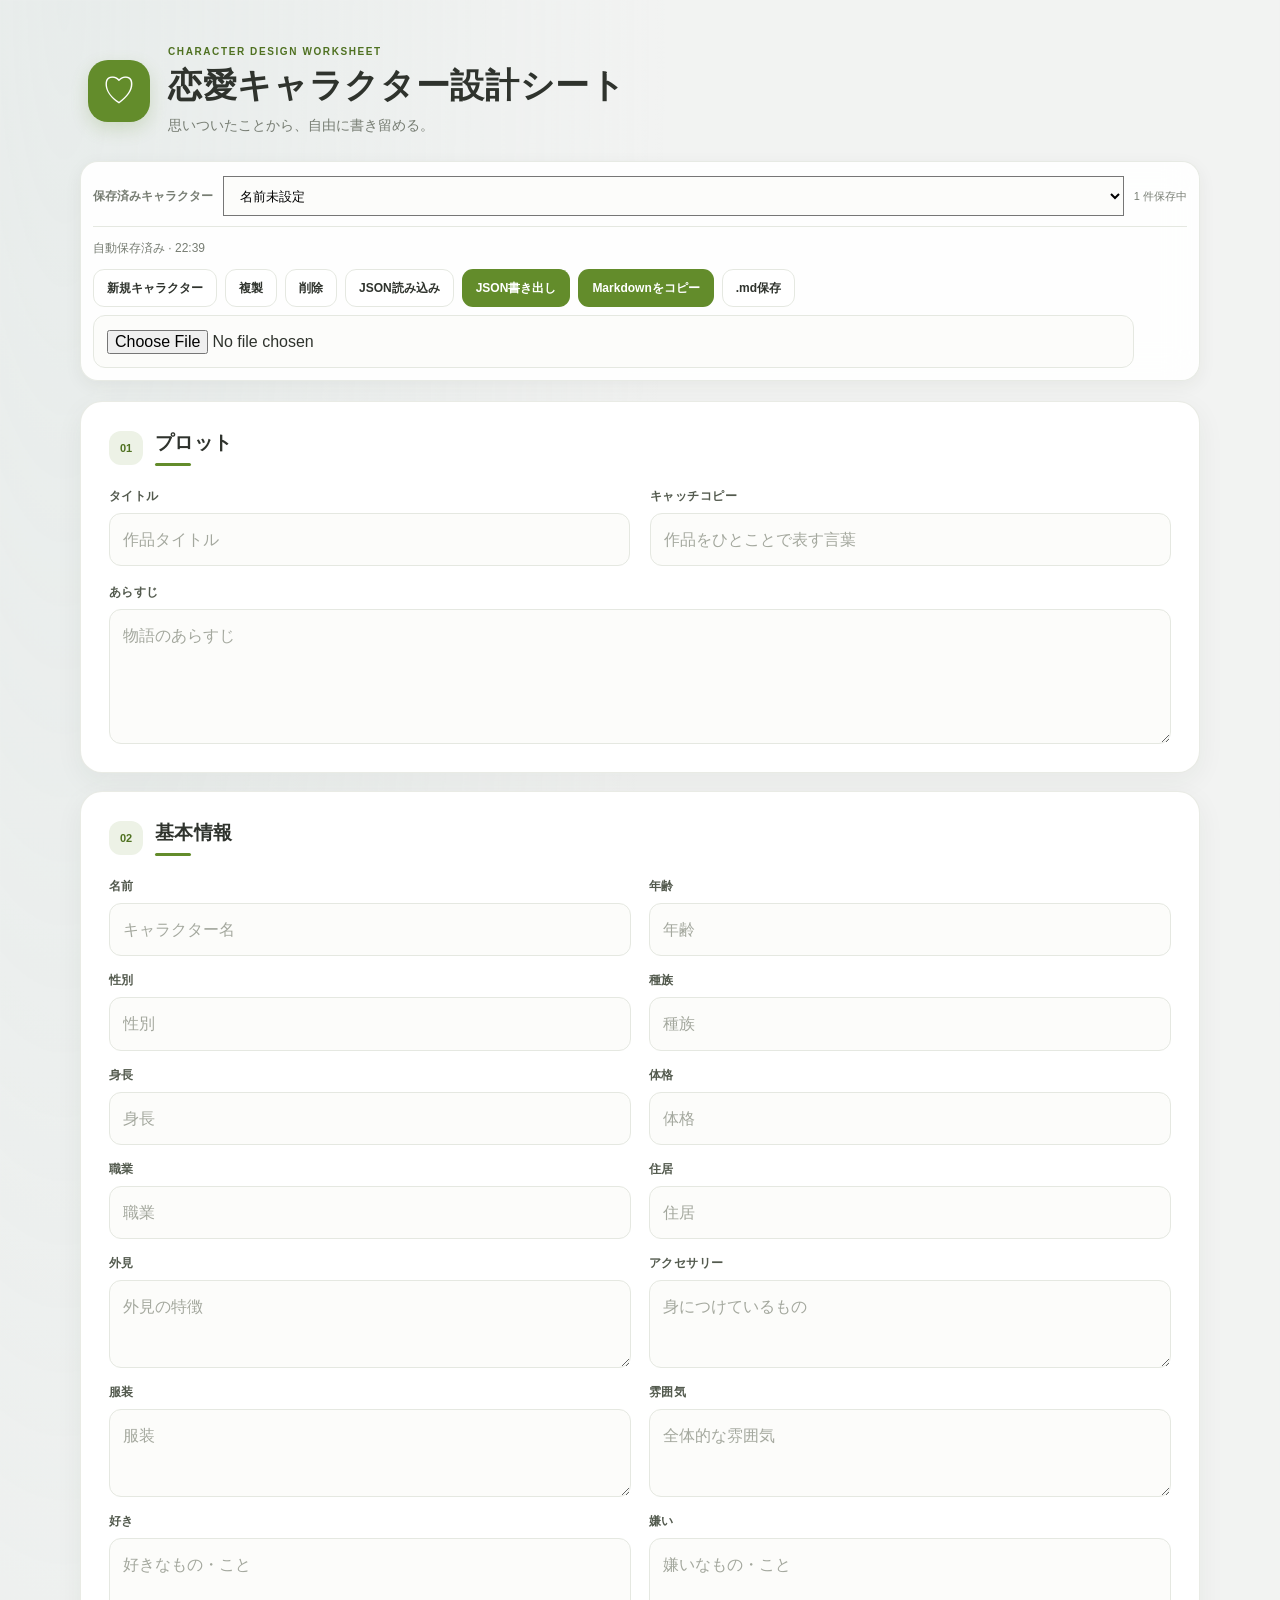
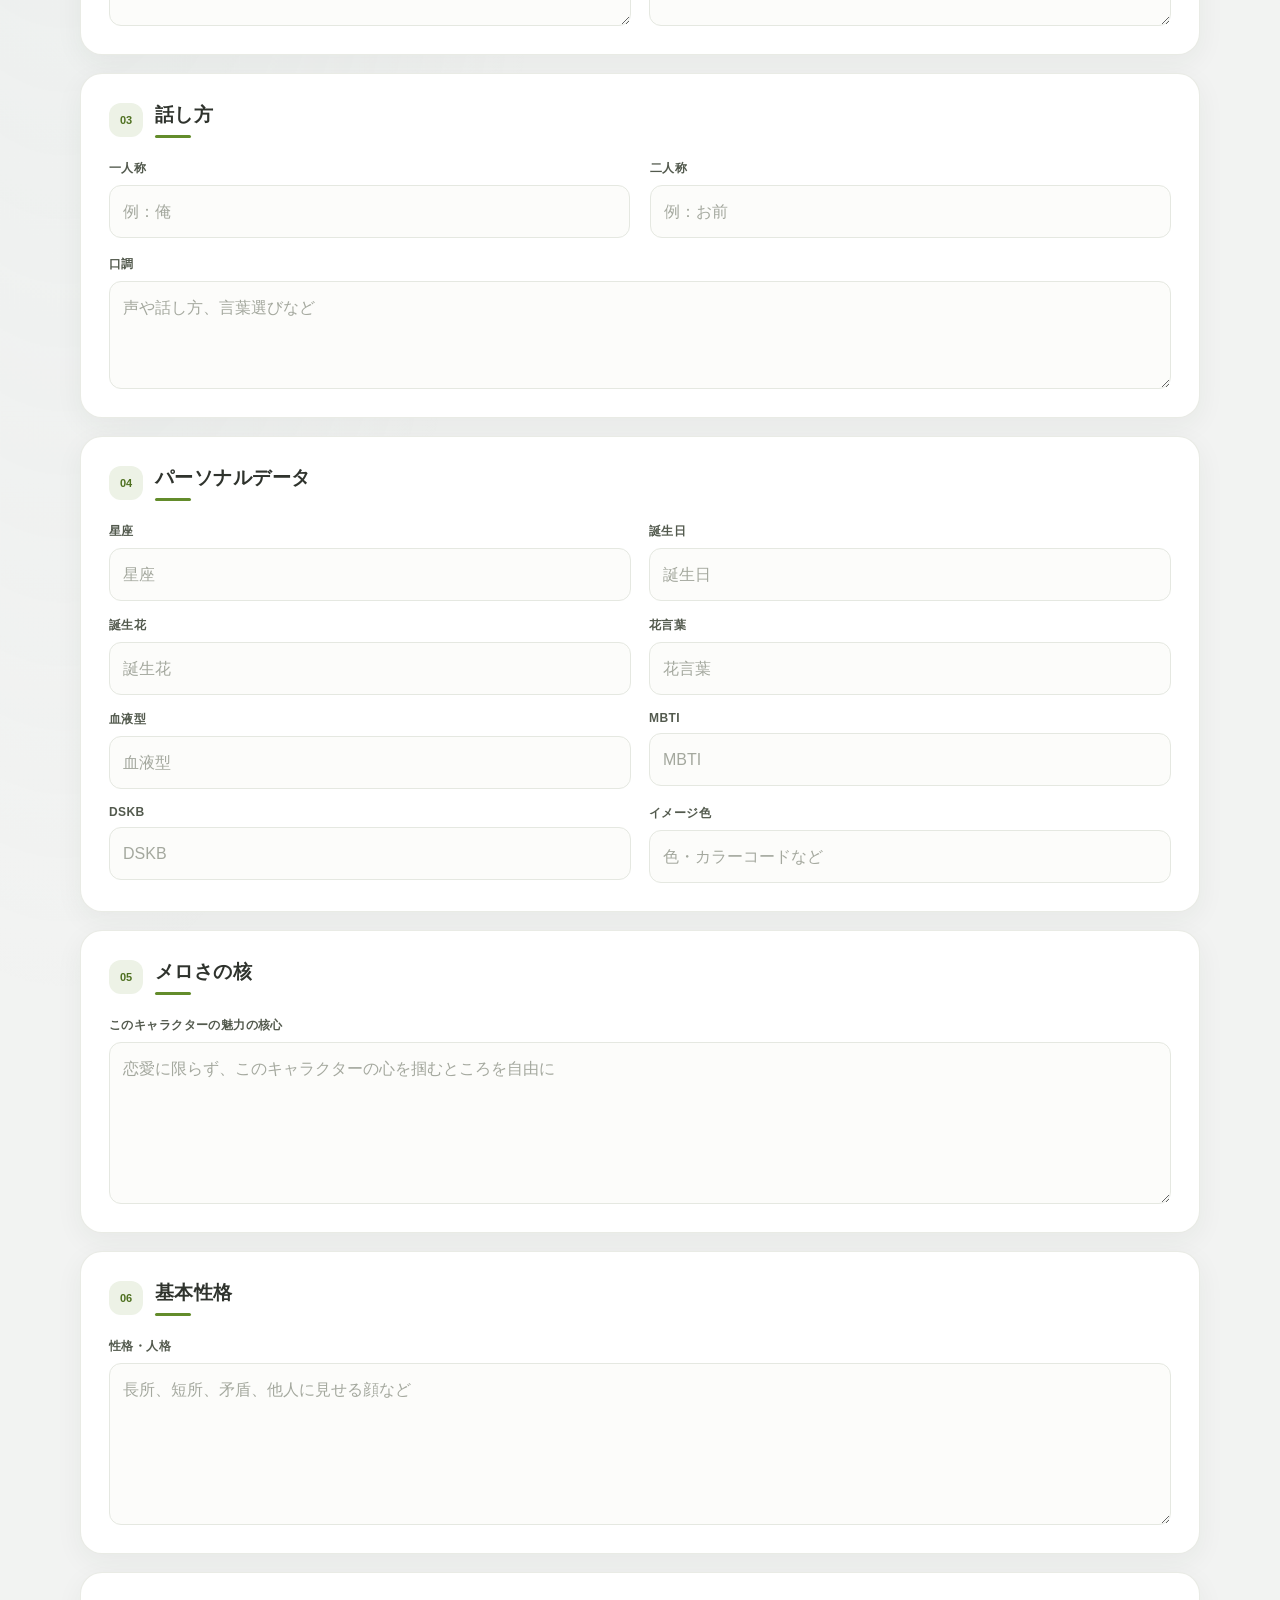
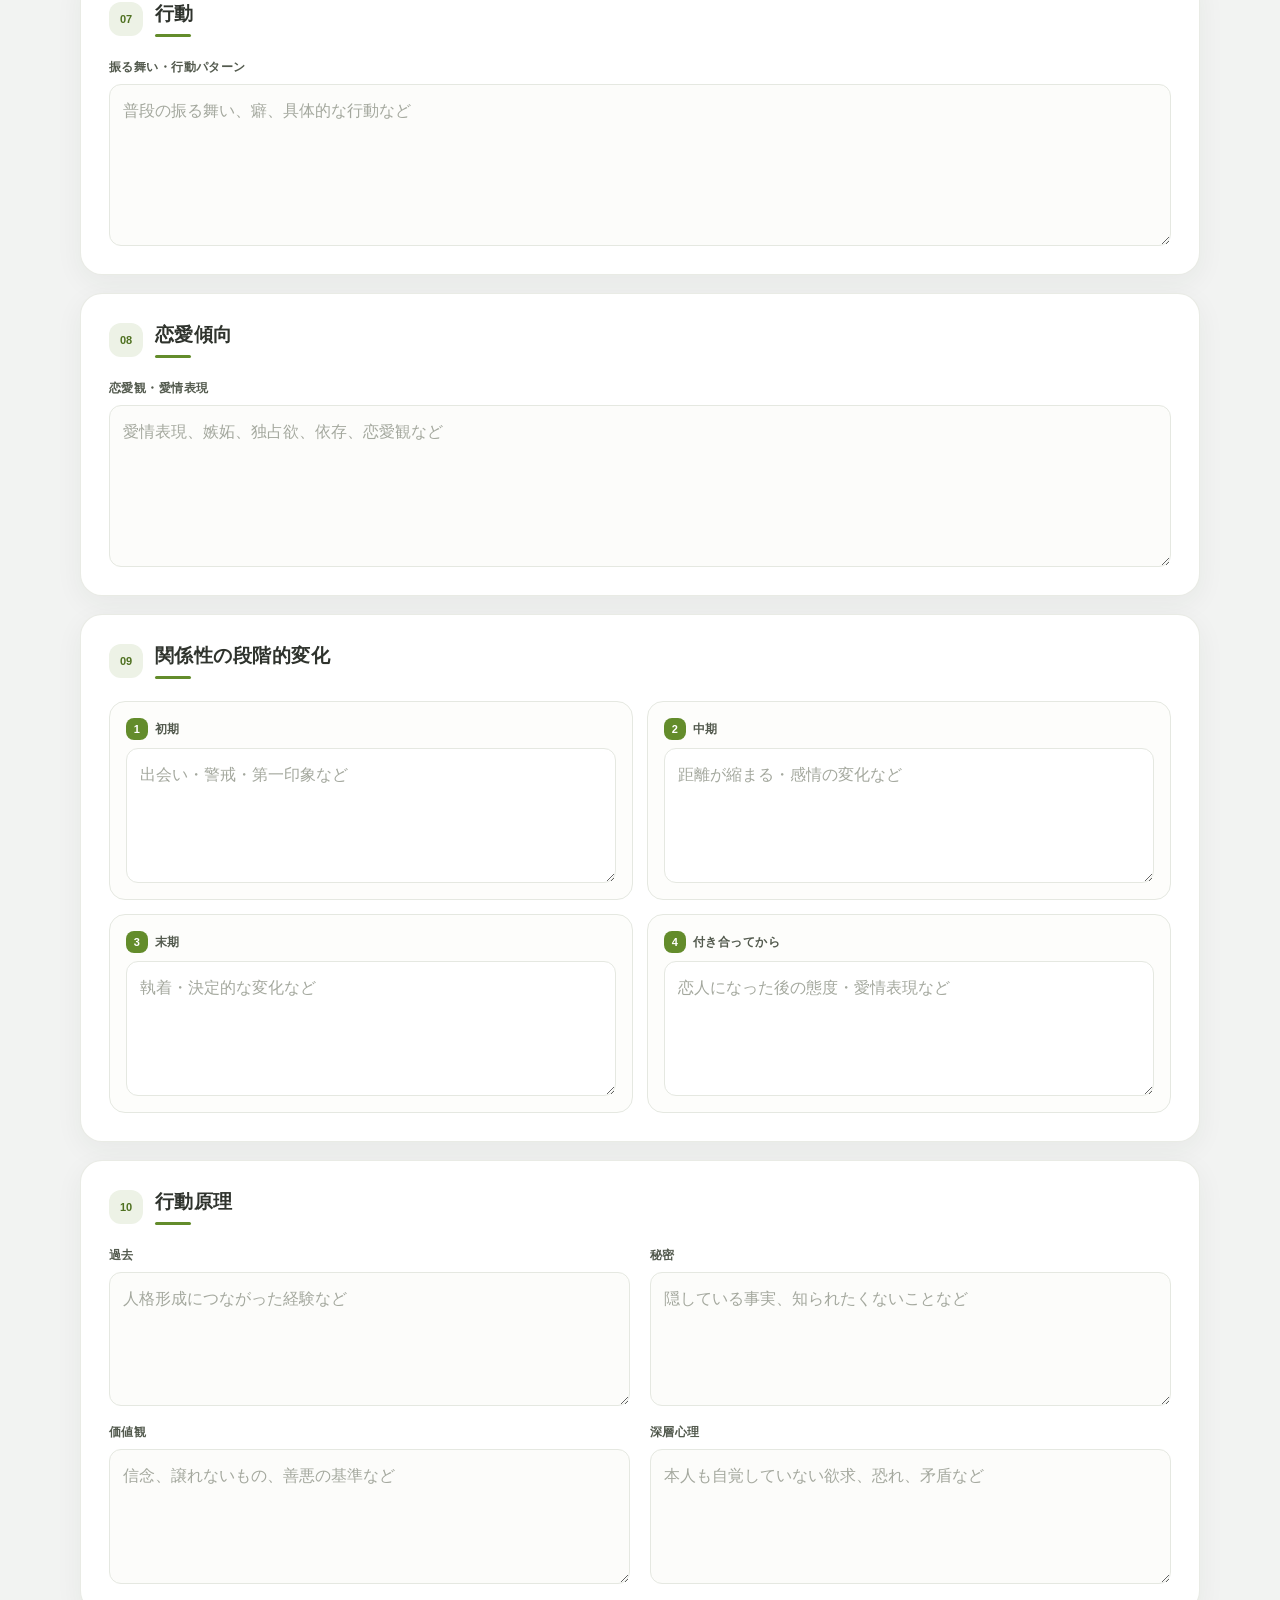
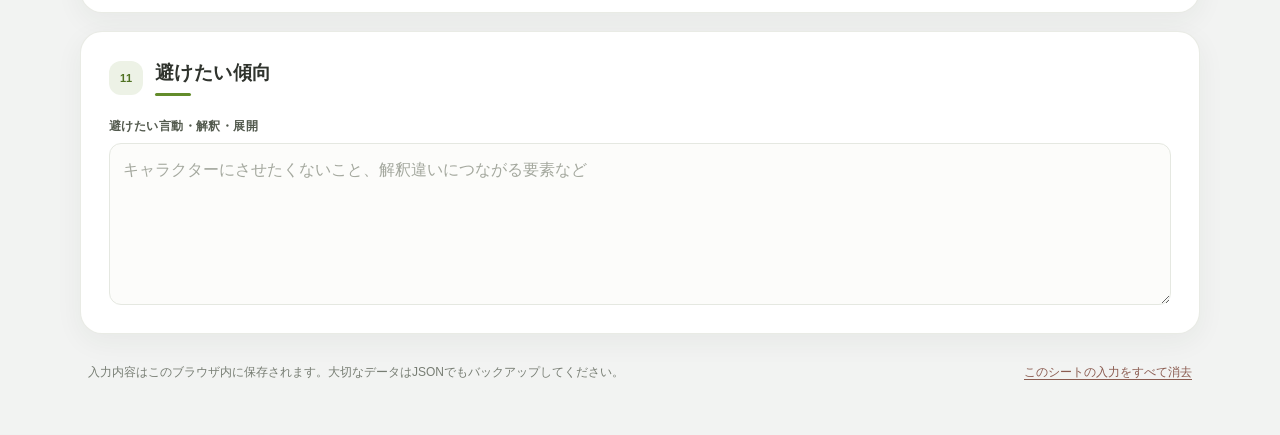
==== character_design/index.html @ b27ba4ae "Add files via upload" ====
<!doctype html>
<html lang="ja">
<head>
  <meta charset="utf-8">
  <meta name="viewport" content="width=device-width, initial-scale=1">
  <meta name="theme-color" content="#638c2b">
  <title>恋愛キャラクター設計シート</title>
  <link rel="stylesheet" href="../style.css">
  <link rel="icon" href="../assets/apple-touch-icon.png" sizes="any">
<link rel="icon" type="image/png" href="../assets/favicon.png">
<link rel="apple-touch-icon" href="../assets/apple-touch-icon.png">
</head>
<body>
  <div class="app-shell">
    <header class="app-header">
      <div class="brand-mark" aria-hidden="true">♡</div>
      <div class="header-copy">
        <p class="eyebrow">CHARACTER DESIGN WORKSHEET</p>
        <h1>恋愛キャラクター設計シート</h1>
        <p class="header-description">思いついたことから、自由に書き留める。</p>
      </div>
    </header>

    <button type="button" class="toolbar-toggle" id="toolbar-toggle"
      aria-label="キャラクター操作を開く" aria-expanded="false" aria-controls="sheet-toolbar">
      <span class="toolbar-toggle-icon" aria-hidden="true">↗</span>
    </button>

    <div class="toolbar toolbar-panel" id="sheet-toolbar" aria-label="シート操作" aria-hidden="true">
      <div class="character-manager" aria-label="キャラクター管理"><label class="character-select-label" for="character-select">保存済みキャラクター</label><select id="character-select" aria-label="編集するキャラクターを選択"></select><span id="character-count" class="character-count"></span></div>
      <div class="toolbar-status" id="save-status" aria-live="polite">このブラウザに自動保存します</div>
      <div class="toolbar-actions">
        <button type="button" class="button button-soft" id="new-sheet">新規キャラクター</button>
        <button type="button" class="button button-soft" id="duplicate-character">複製</button>
        <button type="button" class="button button-soft" id="delete-character">削除</button>
        <button type="button" class="button button-soft" id="import-json">JSON読み込み</button>
        <button type="button" class="button button-primary" id="export-json">JSON書き出し</button>
        <button type="button" class="button button-primary" id="copy-markdown">Markdownをコピー</button>
        <button type="button" class="button button-soft" id="export-markdown">.md保存</button>
        <input type="file" id="json-file" accept=".json,application/json" hidden>
      </div>
    </div>

    <main>
      <section class="panel plot-panel" aria-labelledby="plot-heading">
        <div class="section-heading">
          <span class="section-number">01</span>
          <h2 id="plot-heading">プロット</h2>
        </div>
        <div class="field-grid plot-grid">
          <label class="field">
            <span class="field-label">タイトル</span>
            <input type="text" data-field="title" placeholder="作品タイトル">
          </label>
          <label class="field">
            <span class="field-label">キャッチコピー</span>
            <input type="text" data-field="catchcopy" placeholder="作品をひとことで表す言葉">
          </label>
          <label class="field field-wide">
            <span class="field-label">あらすじ</span>
            <textarea data-field="synopsis" rows="4" placeholder="物語のあらすじ"></textarea>
          </label>
        </div>
      </section>

      <section class="panel" aria-labelledby="basic-heading">
        <div class="section-heading">
          <span class="section-number">02</span>
          <h2 id="basic-heading">基本情報</h2>
        </div>
        <div class="field-grid compact-grid">
          <label class="field"><span class="field-label">名前</span><input data-field="name" type="text" placeholder="キャラクター名"></label>
          <label class="field"><span class="field-label">年齢</span><input data-field="age" type="text" placeholder="年齢"></label>
          <label class="field"><span class="field-label">性別</span><input data-field="gender" type="text" placeholder="性別"></label>
          <label class="field"><span class="field-label">種族</span><input data-field="species" type="text" placeholder="種族"></label>
          <label class="field"><span class="field-label">身長</span><input data-field="height" type="text" placeholder="身長"></label>
          <label class="field"><span class="field-label">体格</span><input data-field="build" type="text" placeholder="体格"></label>
          <label class="field"><span class="field-label">職業</span><input data-field="occupation" type="text" placeholder="職業"></label>
          <label class="field"><span class="field-label">住居</span><input data-field="residence" type="text" placeholder="住居"></label>
          <label class="field"><span class="field-label">外見</span><textarea data-field="appearance" rows="2" placeholder="外見の特徴"></textarea></label>
          <label class="field"><span class="field-label">アクセサリー</span><textarea data-field="accessories" rows="2" placeholder="身につけているもの"></textarea></label>
          <label class="field"><span class="field-label">服装</span><textarea data-field="clothing" rows="2" placeholder="服装"></textarea></label>
          <label class="field"><span class="field-label">雰囲気</span><textarea data-field="vibe" rows="2" placeholder="全体的な雰囲気"></textarea></label>
          <label class="field"><span class="field-label">好き</span><textarea data-field="likes" rows="2" placeholder="好きなもの・こと"></textarea></label>
          <label class="field"><span class="field-label">嫌い</span><textarea data-field="dislikes" rows="2" placeholder="嫌いなもの・こと"></textarea></label>
        </div>
      </section>

      <section class="panel" aria-labelledby="speech-heading">
        <div class="section-heading">
          <span class="section-number">03</span>
          <h2 id="speech-heading">話し方</h2>
        </div>
        <div class="field-grid">
          <label class="field"><span class="field-label">一人称</span><input data-field="firstPerson" type="text" placeholder="例：俺"></label>
          <label class="field"><span class="field-label">二人称</span><input data-field="secondPerson" type="text" placeholder="例：お前"></label>
          <label class="field field-wide"><span class="field-label">口調</span><textarea data-field="speechStyle" rows="3" placeholder="声や話し方、言葉選びなど"></textarea></label>
        </div>
      </section>

      <section class="panel" aria-labelledby="personal-heading">
        <div class="section-heading">
          <span class="section-number">04</span>
          <h2 id="personal-heading">パーソナルデータ</h2>
        </div>
        <div class="field-grid compact-grid">
          <label class="field"><span class="field-label">星座</span><input data-field="zodiac" type="text" placeholder="星座"></label>
          <label class="field"><span class="field-label">誕生日</span><input data-field="birthday" type="text" placeholder="誕生日"></label>
          <label class="field"><span class="field-label">誕生花</span><input data-field="birthFlower" type="text" placeholder="誕生花"></label>
          <label class="field"><span class="field-label">花言葉</span><input data-field="flowerLanguage" type="text" placeholder="花言葉"></label>
          <label class="field"><span class="field-label">血液型</span><input data-field="bloodType" type="text" placeholder="血液型"></label>
          <label class="field"><span class="field-label">MBTI</span><input data-field="mbti" type="text" placeholder="MBTI"></label>
          <label class="field"><span class="field-label">DSKB</span><input data-field="dskb" type="text" placeholder="DSKB"></label>
          <label class="field"><span class="field-label">イメージ色</span><input data-field="imageColor" type="text" placeholder="色・カラーコードなど"></label>
        </div>
      </section>

      <section class="panel" aria-labelledby="core-heading">
        <div class="section-heading">
          <span class="section-number">05</span>
          <h2 id="core-heading">メロさの核</h2>
        </div>
        <label class="field"><span class="field-label">このキャラクターの魅力の核心</span><textarea data-field="meltyCore" rows="5" placeholder="恋愛に限らず、このキャラクターの心を掴むところを自由に"></textarea></label>
      </section>

      <section class="panel" aria-labelledby="personality-heading">
        <div class="section-heading">
          <span class="section-number">06</span>
          <h2 id="personality-heading">基本性格</h2>
        </div>
        <label class="field"><span class="field-label">性格・人格</span><textarea data-field="personality" rows="5" placeholder="長所、短所、矛盾、他人に見せる顔など"></textarea></label>
      </section>

      <section class="panel" aria-labelledby="action-heading">
        <div class="section-heading">
          <span class="section-number">07</span>
          <h2 id="action-heading">行動</h2>
        </div>
        <label class="field"><span class="field-label">振る舞い・行動パターン</span><textarea data-field="actions" rows="5" placeholder="普段の振る舞い、癖、具体的な行動など"></textarea></label>
      </section>

      <section class="panel" aria-labelledby="romance-heading">
        <div class="section-heading">
          <span class="section-number">08</span>
          <h2 id="romance-heading">恋愛傾向</h2>
        </div>
        <label class="field"><span class="field-label">恋愛観・愛情表現</span><textarea data-field="romance" rows="5" placeholder="愛情表現、嫉妬、独占欲、依存、恋愛観など"></textarea></label>
      </section>

      <section class="panel" aria-labelledby="stages-heading">
        <div class="section-heading">
          <span class="section-number">09</span>
          <h2 id="stages-heading">関係性の段階的変化</h2>
        </div>
        <div class="stage-grid">
          <label class="field stage-field"><span class="field-label"><span class="stage-dot">1</span>初期</span><textarea data-field="stageInitial" rows="4" placeholder="出会い・警戒・第一印象など"></textarea></label>
          <label class="field stage-field"><span class="field-label"><span class="stage-dot">2</span>中期</span><textarea data-field="stageMiddle" rows="4" placeholder="距離が縮まる・感情の変化など"></textarea></label>
          <label class="field stage-field"><span class="field-label"><span class="stage-dot">3</span>末期</span><textarea data-field="stageLate" rows="4" placeholder="執着・決定的な変化など"></textarea></label>
          <label class="field stage-field"><span class="field-label"><span class="stage-dot">4</span>付き合ってから</span><textarea data-field="stageDating" rows="4" placeholder="恋人になった後の態度・愛情表現など"></textarea></label>
        </div>
      </section>

      <section class="panel" aria-labelledby="principles-heading">
        <div class="section-heading">
          <span class="section-number">10</span>
          <h2 id="principles-heading">行動原理</h2>
        </div>
        <div class="field-grid">
          <label class="field"><span class="field-label">過去</span><textarea data-field="past" rows="4" placeholder="人格形成につながった経験など"></textarea></label>
          <label class="field"><span class="field-label">秘密</span><textarea data-field="secret" rows="4" placeholder="隠している事実、知られたくないことなど"></textarea></label>
          <label class="field"><span class="field-label">価値観</span><textarea data-field="values" rows="4" placeholder="信念、譲れないもの、善悪の基準など"></textarea></label>
          <label class="field"><span class="field-label">深層心理</span><textarea data-field="subconscious" rows="4" placeholder="本人も自覚していない欲求、恐れ、矛盾など"></textarea></label>
        </div>
      </section>

      <section class="panel" aria-labelledby="avoid-heading">
        <div class="section-heading">
          <span class="section-number">11</span>
          <h2 id="avoid-heading">避けたい傾向</h2>
        </div>
        <label class="field"><span class="field-label">避けたい言動・解釈・展開</span><textarea data-field="avoid" rows="5" placeholder="キャラクターにさせたくないこと、解釈違いにつながる要素など"></textarea></label>
      </section>
    </main>

    <footer class="app-footer">
      <p>入力内容はこのブラウザ内に保存されます。大切なデータはJSONでもバックアップしてください。</p>
      <button type="button" class="text-button" id="clear-sheet">このシートの入力をすべて消去</button>
    </footer>
    <div class="toast" id="toast" role="status" aria-live="polite"></div>
  </div>
  <script>
/* 恋愛キャラクター設計シート専用スクリプト：複数キャラクター保存版 */
(() => {
  "use strict";

  const STORAGE_KEY = "renaiCharacterDesignSheet.multi.v2";

  const toolbarToggle = document.getElementById("toolbar-toggle");
  const toolbarPanel = document.getElementById("sheet-toolbar");

  function setToolbarOpen(open) {
    toolbarPanel.classList.toggle("is-open", open);
    toolbarPanel.setAttribute("aria-hidden", String(!open));
    toolbarToggle.setAttribute("aria-expanded", String(open));
    toolbarToggle.setAttribute("aria-label", open ? "キャラクター操作を閉じる" : "キャラクター操作を開く");
    toolbarToggle.innerHTML = '<span class="toolbar-toggle-icon" aria-hidden="true">' + (open ? "×" : "↗") + '</span>';
  }

  toolbarToggle.addEventListener("click", () => {
    setToolbarOpen(!toolbarPanel.classList.contains("is-open"));
  });

  document.addEventListener("keydown", (event) => {
    if (event.key === "Escape") setToolbarOpen(false);
  });

  document.addEventListener("click", (event) => {
    if (!toolbarPanel.classList.contains("is-open")) return;
    if (toolbarPanel.contains(event.target) || toolbarToggle.contains(event.target)) return;
    setToolbarOpen(false);
  });

  const VERSION = 2;
  const formFields = Array.from(document.querySelectorAll("[data-field]"));
  const status = document.getElementById("save-status");
  const toast = document.getElementById("toast");
  const jsonFile = document.getElementById("json-file");
  const characterSelect = document.getElementById("character-select");
  const characterCount = document.getElementById("character-count");
  let saveTimer = null;
  let toastTimer = null;
  let activeId = null;
  let store = { activeId: null, characters: [] };
  let isSwitching = false;

  const groups = [
    { heading: "プロット", fields: [["title", "タイトル"], ["catchcopy", "キャッチコピー"], ["synopsis", "あらすじ"]] },
    { heading: "基本情報", fields: [
      ["name", "名前"], ["age", "年齢"], ["gender", "性別"], ["species", "種族"],
      ["height", "身長"], ["build", "体格"], ["occupation", "職業"], ["residence", "住居"],
      ["appearance", "外見"], ["accessories", "アクセサリー"], ["clothing", "服装"],
      ["vibe", "雰囲気"], ["likes", "好き"], ["dislikes", "嫌い"]
    ]},
    { heading: "話し方", fields: [["firstPerson", "一人称"], ["secondPerson", "二人称"], ["speechStyle", "口調"]] },
    { heading: "パーソナルデータ", fields: [
      ["zodiac", "星座"], ["birthday", "誕生日"], ["birthFlower", "誕生花"], ["flowerLanguage", "花言葉"],
      ["bloodType", "血液型"], ["mbti", "MBTI"], ["dskb", "DSKB"], ["imageColor", "イメージ色"]
    ]},
    { heading: "メロさの核", fields: [["meltyCore", "メロさの核"]] },
    { heading: "基本性格", fields: [["personality", "基本性格"]] },
    { heading: "行動", fields: [["actions", "行動"]] },
    { heading: "恋愛傾向", fields: [["romance", "恋愛傾向"]] },
    { heading: "関係性の段階的変化", fields: [
      ["stageInitial", "初期"], ["stageMiddle", "中期"], ["stageLate", "末期"], ["stageDating", "付き合ってから"]
    ]},
    { heading: "行動原理", fields: [["past", "過去"], ["secret", "秘密"], ["values", "価値観"], ["subconscious", "深層心理"]] },
    { heading: "避けたい傾向", fields: [["avoid", "避けたい傾向"]] }
  ];

  function uid() {
    return "char-" + Date.now().toString(36) + "-" + Math.random().toString(36).slice(2, 8);
  }

  function readForm() {
    const data = {};
    formFields.forEach((field) => { data[field.dataset.field] = field.value; });
    return data;
  }

  function writeForm(data) {
    isSwitching = true;
    formFields.forEach((field) => {
      const value = data && Object.prototype.hasOwnProperty.call(data, field.dataset.field)
        ? data[field.dataset.field] : "";
      field.value = typeof value === "string" ? value : (value == null ? "" : String(value));
    });
    isSwitching = false;
  }

  function currentCharacter() {
    return store.characters.find((character) => character.id === activeId) || null;
  }

  function characterTitle(character) {
    const data = character.data || {};
    return (data.name || data.title || "").trim() || "名前未設定";
  }

  function updateSelector() {
    const previous = activeId;
    characterSelect.innerHTML = "";
    store.characters.forEach((character) => {
      const option = document.createElement("option");
      option.value = character.id;
      option.textContent = characterTitle(character);
      characterSelect.appendChild(option);
    });
    if (activeId && store.characters.some((character) => character.id === activeId)) {
      characterSelect.value = activeId;
    } else if (store.characters.length) {
      activeId = store.characters[0].id;
      characterSelect.value = activeId;
    }
    characterCount.textContent = store.characters.length + (store.characters.length === 1 ? " 件保存中" : " 件保存中");
    return previous;
  }

  function setStatus(message) { status.textContent = message; }

  function showToast(message) {
    toast.textContent = message;
    toast.classList.add("is-visible");
    clearTimeout(toastTimer);
    toastTimer = setTimeout(() => toast.classList.remove("is-visible"), 2400);
  }

  function persistStore() {
    try {
      store.activeId = activeId;
      localStorage.setItem(STORAGE_KEY, JSON.stringify(store));
      setStatus("自動保存済み · " + new Date().toLocaleTimeString("ja-JP", { hour: "2-digit", minute: "2-digit" }));
      updateSelector();
    } catch (error) {
      setStatus("保存できません。JSONでバックアップしてください");
    }
  }

  function saveActiveNow() {
    const character = currentCharacter();
    if (!character) return;
    character.data = readForm();
    character.updatedAt = new Date().toISOString();
    persistStore();
  }

  function scheduleSave() {
    if (isSwitching) return;
    setStatus("保存中…");
    clearTimeout(saveTimer);
    saveTimer = setTimeout(saveActiveNow, 250);
  }

  function saveActiveBeforeSwitch() {
    clearTimeout(saveTimer);
    saveActiveNow();
  }

  function loadCharacter(id) {
    const character = store.characters.find((item) => item.id === id);
    if (!character) return;
    activeId = id;
    writeForm(character.data || {});
    store.activeId = id;
    updateSelector();
    persistStore();
    setStatus("「" + characterTitle(character) + "」を編集中");
  }

  function createCharacter(data = {}, title = "") {
    const character = {
      id: uid(),
      createdAt: new Date().toISOString(),
      updatedAt: new Date().toISOString(),
      data: { ...data }
    };
    if (title && !character.data.name && !character.data.title) {
      character.data.name = title;
    }
    store.characters.push(character);
    activeId = character.id;
    writeForm(character.data);
    persistStore();
    updateSelector();
    window.scrollTo({ top: 0, behavior: "smooth" });
    return character;
  }

  function downloadFile(filename, content, mimeType) {
    const blob = new Blob([content], { type: mimeType });
    const url = URL.createObjectURL(blob);
    const anchor = document.createElement("a");
    anchor.href = url;
    anchor.download = filename;
    document.body.appendChild(anchor);
    anchor.click();
    anchor.remove();
    URL.revokeObjectURL(url);
  }

  function safeFilename(value) {
    const cleaned = (value || "character-sheet").trim()
      .replace(/[\\/:*?"<>|]/g, "-").replace(/\s+/g, "-").slice(0, 70);
    return cleaned || "character-sheet";
  }

  function exportJSON() {
    saveActiveBeforeSwitch();
    const character = currentCharacter();
    const payload = {
      app: "恋愛キャラクター設計シート",
      version: VERSION,
      exportedAt: new Date().toISOString(),
      character: character ? { id: character.id, createdAt: character.createdAt, updatedAt: character.updatedAt } : null,
      data: readForm()
    };
    const data = readForm();
    downloadFile(safeFilename(data.name || data.title || "character-sheet") + ".json",
      JSON.stringify(payload, null, 2), "application/json;charset=utf-8");
    showToast("このキャラクターをJSONで書き出しました");
  }

  function buildMarkdown() {
    const data = readForm();
    const lines = [];
    groups.forEach((group) => {
      const populated = group.fields
        .map(([key, label]) => ({ label, value: data[key] || "" }))
        .filter((item) => item.value.trim() !== "");
      if (!populated.length) return;
      if (lines.length) lines.push("");
      lines.push("# " + group.heading);
      populated.forEach((item) => lines.push(item.label + "：" + item.value));
    });
    return lines.join("\n");
  }

  async function copyMarkdown() {
    const markdown = buildMarkdown();
    if (!markdown) { showToast("まだ入力内容がありません"); return; }
    try {
      await navigator.clipboard.writeText(markdown);
      showToast("Markdownをコピーしました");
    } catch (error) {
      const temporary = document.createElement("textarea");
      temporary.value = markdown;
      temporary.setAttribute("readonly", "");
      temporary.style.position = "fixed";
      temporary.style.opacity = "0";
      document.body.appendChild(temporary);
      temporary.select();
      const copied = document.execCommand("copy");
      temporary.remove();
      showToast(copied ? "Markdownをコピーしました" : "コピーできませんでした。.md保存をお試しください");
    }
  }

  function exportMarkdown() {
    const markdown = buildMarkdown();
    if (!markdown) { showToast("まだ入力内容がありません"); return; }
    const data = readForm();
    downloadFile(safeFilename(data.name || data.title || "character-sheet") + ".md",
      markdown, "text/markdown;charset=utf-8");
    showToast("Markdownファイルを書き出しました");
  }

  function importJSONFile(file) {
    if (!file) return;
    const reader = new FileReader();
    reader.onload = () => {
      try {
        const parsed = JSON.parse(String(reader.result));
        const data = parsed && parsed.data ? parsed.data : parsed;
        if (!data || typeof data !== "object" || Array.isArray(data)) throw new Error("Invalid JSON data");
        const label = (data.name || data.title || "").trim();
        const confirmed = window.confirm(
          "JSONの内容を新しいキャラクターとして追加します。\n現在のキャラクターはそのまま保存されます。よろしいですか？"
        );
        if (!confirmed) return;
        saveActiveBeforeSwitch();
        const character = createCharacter(data, label);
        showToast("JSONを新しいキャラクターとして読み込みました");
      } catch (error) {
        window.alert("JSONを読み込めませんでした。恋愛キャラクター設計シートのJSONファイルを選んでください。");
      } finally {
        jsonFile.value = "";
      }
    };
    reader.onerror = () => window.alert("ファイルを読み込めませんでした。");
    reader.readAsText(file, "utf-8");
  }

  characterSelect.addEventListener("change", () => {
    const nextId = characterSelect.value;
    if (nextId === activeId) return;
    saveActiveBeforeSwitch();
    loadCharacter(nextId);
    showToast("キャラクターを切り替えました");
  });

  document.getElementById("new-sheet").addEventListener("click", () => {
    saveActiveBeforeSwitch();
    createCharacter({});
    showToast("新しいキャラクターを作成しました");
  });

  document.getElementById("duplicate-character").addEventListener("click", () => {
    saveActiveBeforeSwitch();
    const source = currentCharacter();
    if (!source) return;
    const data = { ...source.data };
    const oldName = (data.name || "").trim();
    data.name = oldName ? oldName + "（コピー）" : "";
    createCharacter(data);
    showToast("キャラクターを複製しました");
  });

  document.getElementById("delete-character").addEventListener("click", () => {
    const character = currentCharacter();
    if (!character) return;
    const label = characterTitle(character);
    if (!window.confirm("「" + label + "」を削除しますか？\nこの操作は元に戻せません。必要なら先にJSONを書き出してください。")) return;
    clearTimeout(saveTimer);
    store.characters = store.characters.filter((item) => item.id !== activeId);
    if (store.characters.length) {
      activeId = store.characters[0].id;
      writeForm(store.characters[0].data || {});
    } else {
      const fresh = { id: uid(), createdAt: new Date().toISOString(), updatedAt: new Date().toISOString(), data: {} };
      store.characters.push(fresh);
      activeId = fresh.id;
      writeForm({});
    }
    persistStore();
    updateSelector();
    showToast("「" + label + "」を削除しました");
  });

  document.getElementById("export-json").addEventListener("click", exportJSON);
  document.getElementById("copy-markdown").addEventListener("click", copyMarkdown);
  document.getElementById("export-markdown").addEventListener("click", exportMarkdown);
  document.getElementById("import-json").addEventListener("click", () => jsonFile.click());
  jsonFile.addEventListener("change", () => importJSONFile(jsonFile.files && jsonFile.files[0]));

  document.getElementById("clear-sheet").addEventListener("click", () => {
    const character = currentCharacter();
    if (!character) return;
    if (!window.confirm("「" + characterTitle(character) + "」の入力をすべて消去します。この操作は元に戻せません。")) return;
    writeForm({});
    saveActiveNow();
    window.scrollTo({ top: 0, behavior: "smooth" });
    showToast("現在のキャラクターの入力を消去しました");
  });

  formFields.forEach((field) => {
    field.addEventListener("input", scheduleSave);
    // Update the selector label as soon as a name/title changes.
    if (field.dataset.field === "name" || field.dataset.field === "title") {
      field.addEventListener("input", () => {
        const character = currentCharacter();
        if (character) {
          character.data = readForm();
          updateSelector();
          characterSelect.value = activeId;
        }
      });
    }
  });

  function init() {
    try {
      const raw = localStorage.getItem(STORAGE_KEY);
      if (raw) {
        const parsed = JSON.parse(raw);
        if (parsed && Array.isArray(parsed.characters) && parsed.characters.length) {
          store = parsed;
        }
      }
    } catch (error) {
      store = { activeId: null, characters: [] };
    }

    // Migrate data from the previous single-sheet versions when available.
    if (!store.characters.length) {
      let migrated = null;
      for (const oldKey of ["renaiCharacterDesignSheet.v1"]) {
        try {
          const raw = localStorage.getItem(oldKey);
          if (raw) {
            const parsed = JSON.parse(raw);
            migrated = parsed.data || parsed;
            break;
          }
        } catch (error) { /* ignore invalid old data */ }
      }
      const first = { id: uid(), createdAt: new Date().toISOString(), updatedAt: new Date().toISOString(), data: migrated || {} };
      store = { activeId: first.id, characters: [first] };
    }

    activeId = store.activeId && store.characters.some((item) => item.id === store.activeId)
      ? store.activeId : store.characters[0].id;
    const active = currentCharacter();
    writeForm(active ? active.data : {});
    updateSelector();
    persistStore();
  }

  init();
})();

  </script>
</body>
</html>
---- style.css ----
/* 恋愛キャラクター設計シート / 共通スタイル */
:root {
  --color-primary: #638c2b;
  --color-primary-dark: #4f7121;
  --color-paper: #ffffff;
  --color-background: #f2f3f2;
  --color-ink: #2f332d;
  --color-muted: #777d73;
  --color-line: #e5e8e1;
  --color-soft: #ecebe3;
  --color-accent: #a58c65;
  --color-cool: #b1c8c5;
  --color-focus: rgba(99, 140, 43, 0.18);
  --radius-card: 22px;
  --radius-control: 12px;
  --shadow-card: 0 8px 28px rgba(43, 52, 36, 0.055);
  font-family: -apple-system, BlinkMacSystemFont, "Hiragino Kaku Gothic ProN", "Yu Gothic", Meiryo, sans-serif;
  color: var(--color-ink);
  background: var(--color-background);
}

* { box-sizing: border-box; }

body {
  margin: 0;
  min-width: 320px;
  background:
    radial-gradient(ellipse at 5% 0%, rgba(177, 200, 197, 0.16), transparent 38rem),
    var(--color-background);
}

button, input, textarea { font: inherit; }
button { cursor: pointer; }

.app-shell {
  width: min(1120px, calc(100% - 32px));
  margin: 0 auto;
  padding: 34px 0 48px;
}

.app-header {
  display: flex;
  align-items: center;
  gap: 18px;
  padding: 12px 8px 26px;
}

.brand-mark {
  display: grid;
  place-items: center;
  flex: 0 0 62px;
  height: 62px;
  border-radius: 20px;
  color: white;
  background: var(--color-primary);
  font-size: 34px;
  box-shadow: 0 7px 18px rgba(99, 140, 43, .2);
}

.eyebrow {
  margin: 0 0 6px;
  color: var(--color-primary-dark);
  font-size: 10px;
  font-weight: 800;
  letter-spacing: .16em;
}

h1, h2, p { overflow-wrap: anywhere; }
h1 { margin: 0; font-size: clamp(24px, 3.2vw, 34px); letter-spacing: .02em; }
.header-description { margin: 8px 0 0; color: var(--color-muted); font-size: 14px; }

.toolbar {
  position: sticky;
  top: 8px;
  z-index: 5;
  display: flex;
  align-items: center;
  justify-content: space-between;
  flex-wrap: wrap;
  gap: 12px;
  margin: 0 0 20px;
  padding: 12px;
  border: 1px solid rgba(229, 232, 225, .9);
  border-radius: 18px;
  background: rgba(255, 255, 255, .92);
  box-shadow: 0 5px 18px rgba(43, 52, 36, .06);
  backdrop-filter: blur(12px);
}

.toolbar-status { color: var(--color-muted); font-size: 12px; }
.toolbar-actions { display: flex; flex-wrap: wrap; gap: 8px; }
.button {
  min-height: 38px;
  padding: 9px 13px;
  border: 1px solid transparent;
  border-radius: 11px;
  font-size: 12px;
  font-weight: 700;
  transition: transform .15s ease, background .15s ease;
}
.button:hover { transform: translateY(-1px); }
.button-primary { color: #fff; background: var(--color-primary); }
.button-primary:hover { background: var(--color-primary-dark); }
.button-soft { color: var(--color-ink); border-color: var(--color-line); background: var(--color-paper); }
.button-soft:hover { background: #f7f8f4; }

main { display: grid; gap: 18px; }
.panel {
  min-width: 0;
  padding: clamp(18px, 3vw, 28px);
  border: 1px solid rgba(229, 232, 225, .85);
  border-radius: var(--radius-card);
  background: var(--color-paper);
  box-shadow: var(--shadow-card);
}

.section-heading {
  display: flex;
  align-items: center;
  gap: 12px;
  margin-bottom: 22px;
}
.section-number {
  display: grid;
  place-items: center;
  width: 34px;
  height: 34px;
  flex: 0 0 34px;
  border-radius: 12px;
  color: var(--color-primary-dark);
  background: #edf2e6;
  font-size: 11px;
  font-weight: 800;
}
.section-heading h2 { margin: 0; font-size: 19px; letter-spacing: .025em; }
.section-heading h2::after {
  content: "";
  display: block;
  width: 36px;
  height: 3px;
  margin-top: 7px;
  border-radius: 3px;
  background: var(--color-primary);
}

.field-grid {
  display: grid;
  grid-template-columns: repeat(2, minmax(0, 1fr));
  gap: 18px 20px;
}
.compact-grid { gap: 16px 18px; }
.plot-grid { grid-template-columns: repeat(2, minmax(0, 1fr)); }
.field { display: flex; flex-direction: column; gap: 8px; min-width: 0; }
.field-wide { grid-column: 1 / -1; }
.field-label { color: #535a4e; font-size: 12px; font-weight: 800; letter-spacing: .035em; }
input, textarea {
  display: block;
  width: 100%;
  min-width: 0;
  padding: 12px 13px;
  border: 1px solid var(--color-line);
  border-radius: var(--radius-control);
  outline: none;
  color: var(--color-ink);
  background: #fcfcfa;
  line-height: 1.7;
  transition: border-color .15s ease, box-shadow .15s ease, background .15s ease;
}
input { min-height: 44px; }
textarea { min-height: 88px; resize: vertical; }
input::placeholder, textarea::placeholder { color: #a4a89e; }
input:focus, textarea:focus {
  border-color: var(--color-primary);
  background: #fff;
  box-shadow: 0 0 0 3px var(--color-focus);
}
.stage-grid { display: grid; grid-template-columns: repeat(2, minmax(0, 1fr)); gap: 14px; }
.stage-field {
  padding: 16px;
  border: 1px solid var(--color-line);
  border-radius: 16px;
  background: #fdfdfb;
}
.stage-field textarea { background: white; }
.stage-dot {
  display: inline-grid;
  place-items: center;
  width: 22px;
  height: 22px;
  margin-right: 7px;
  border-radius: 8px;
  color: white;
  background: var(--color-primary);
  font-size: 11px;
}
.app-footer {
  display: flex;
  align-items: center;
  justify-content: space-between;
  flex-wrap: wrap;
  gap: 12px;
  padding: 24px 8px 0;
  color: var(--color-muted);
  font-size: 12px;
}
.app-footer p { margin: 0; max-width: 720px; line-height: 1.8; }
.text-button { padding: 6px 0; border: 0; color: #8b5c51; background: transparent; font-size: 12px; text-decoration: underline; text-underline-offset: 3px; }
.toast {
  position: fixed;
  left: 50%;
  bottom: 24px;
  z-index: 20;
  max-width: calc(100vw - 32px);
  padding: 12px 18px;
  border-radius: 14px;
  color: #fff;
  background: #343a30;
  box-shadow: 0 8px 30px rgba(0,0,0,.18);
  font-size: 13px;
  opacity: 0;
  pointer-events: none;
  transform: translate(-50%, 10px);
  transition: opacity .2s ease, transform .2s ease;
}
.toast.is-visible { opacity: 1; transform: translate(-50%, 0); }

@media (max-width: 720px) {
  .app-shell { width: min(100% - 20px, 560px); padding-top: 16px; }
  .app-header { align-items: flex-start; gap: 12px; padding: 8px 4px 20px; }
  .brand-mark { flex-basis: 48px; height: 48px; border-radius: 15px; font-size: 27px; }
  .header-description { font-size: 12px; line-height: 1.7; }
  .toolbar { position: static; padding: 10px; }
  .toolbar-status { width: 100%; }
  .toolbar-actions { display: grid; grid-template-columns: repeat(2, minmax(0, 1fr)); width: 100%; }
  .button { min-height: 42px; padding: 9px 8px; }
  .panel { padding: 18px 15px; border-radius: 18px; }
  .section-heading { margin-bottom: 18px; }
  .field-grid, .plot-grid, .stage-grid { grid-template-columns: minmax(0, 1fr); }
  .field-wide { grid-column: auto; }
  .compact-grid { grid-template-columns: repeat(2, minmax(0, 1fr)); gap: 14px 12px; }
  .compact-grid .field textarea { min-height: 78px; }
  .app-footer { align-items: flex-start; flex-direction: column; padding-inline: 4px; }
}
@media (max-width: 380px) {
  .compact-grid { grid-template-columns: minmax(0, 1fr); }
  h1 { font-size: 22px; }
}


/* キャラクターごとの保存・切り替え */
.character-manager {
  display: flex;
  align-items: center;
  flex-wrap: wrap;
  gap: 8px 10px;
  width: 100%;
  padding: 2px 0 10px;
  border-bottom: 1px solid var(--color-line);
}
.character-select-label {
  color: var(--color-muted);
  font-size: 12px;
  font-weight: 800;
}
#character-select {
  flex: 1 1 220px;
  width: auto;
  min-width: 0;
  min-height: 40px;
  padding: 8px 12px;
  background: #fcfcfa;
}
.character-count {
  color: var(--color-muted);
  font-size: 11px;
  white-space: nowrap;
}
@media (max-width: 720px) {
  .character-manager { align-items: stretch; }
  .character-select-label { width: 100%; }
  #character-select { flex-basis: 100%; }
  .character-count { width: 100%; }
}


/* 省スペースのフローティング操作パネル */
.toolbar-panel {
  display: none;
  position: fixed;
  top: auto;
  right: 18px;
  bottom: calc(88px + env(safe-area-inset-bottom, 0px));
  z-index: 30;
  width: min(460px, calc(100vw - 28px));
  max-height: min(76vh, 720px);
  overflow-y: auto;
  overscroll-behavior: contain;
  flex-direction: column;
  align-items: stretch;
  justify-content: flex-start;
  gap: 12px;
  margin: 0;
  padding: 16px;
  border: 1px solid rgba(229, 232, 225, .95);
  border-radius: 22px;
  background: rgba(255, 255, 255, .97);
  box-shadow: 0 14px 48px rgba(35, 44, 29, .2);
  backdrop-filter: blur(16px);
}
.toolbar-panel.is-open { display: flex; }
.toolbar-panel .character-manager { flex: 0 0 auto; }
.toolbar-panel .toolbar-status { line-height: 1.5; }
.toolbar-panel .toolbar-actions { width: 100%; }
.toolbar-toggle {
  position: fixed;
  right: 20px;
  bottom: calc(20px + env(safe-area-inset-bottom, 0px));
  z-index: 31;
  display: grid;
  place-items: center;
  width: 58px;
  height: 58px;
  padding: 0;
  border: 2px solid rgba(255,255,255,.9);
  border-radius: 50%;
  color: #fff;
  background: var(--color-primary);
  box-shadow: 0 7px 24px rgba(43, 52, 36, .24);
  transition: transform .16s ease, background .16s ease;
}
.toolbar-toggle:hover { transform: translateY(-2px); background: var(--color-primary-dark); }
.toolbar-toggle:focus-visible { outline: 3px solid var(--color-accent); outline-offset: 3px; }
.toolbar-toggle-icon {
  display: block;
  font-family: -apple-system, BlinkMacSystemFont, sans-serif;
  font-size: 30px;
  font-weight: 500;
  line-height: 1;
}
@media (max-width: 720px) {
  .toolbar-panel {
    right: 10px;
    bottom: calc(80px + env(safe-area-inset-bottom, 0px));
    width: calc(100vw - 20px);
    max-height: min(72vh, 680px);
    padding: 14px;
    border-radius: 20px;
  }
  .toolbar-panel .toolbar-actions {
    display: grid;
    grid-template-columns: repeat(2, minmax(0, 1fr));
  }
  .toolbar-toggle {
    right: 16px;
    bottom: calc(16px + env(safe-area-inset-bottom, 0px));
    width: 54px;
    height: 54px;
  }
}


/* デスクトップでは従来どおり操作エリアを常時表示 */
@media (min-width: 721px) {
  .toolbar-toggle { display: none; }
  .toolbar-panel {
    display: flex;
    position: sticky;
    top: 8px;
    right: auto;
    bottom: auto;
    width: auto;
    max-height: none;
    overflow: visible;
    flex-direction: row;
    align-items: center;
    justify-content: space-between;
    flex-wrap: wrap;
    gap: 12px;
    margin: 0 0 20px;
    padding: 12px;
    border: 1px solid rgba(229, 232, 225, .9);
    border-radius: 18px;
    background: rgba(255, 255, 255, .92);
    box-shadow: 0 5px 18px rgba(43, 52, 36, .06);
  }
  .toolbar-panel .character-manager {
    flex: 0 0 100%;
    width: 100%;
    padding-bottom: 10px;
  }
  .toolbar-panel .toolbar-status { flex: 1 1 auto; }
  .toolbar-panel .toolbar-actions { width: auto; }
}
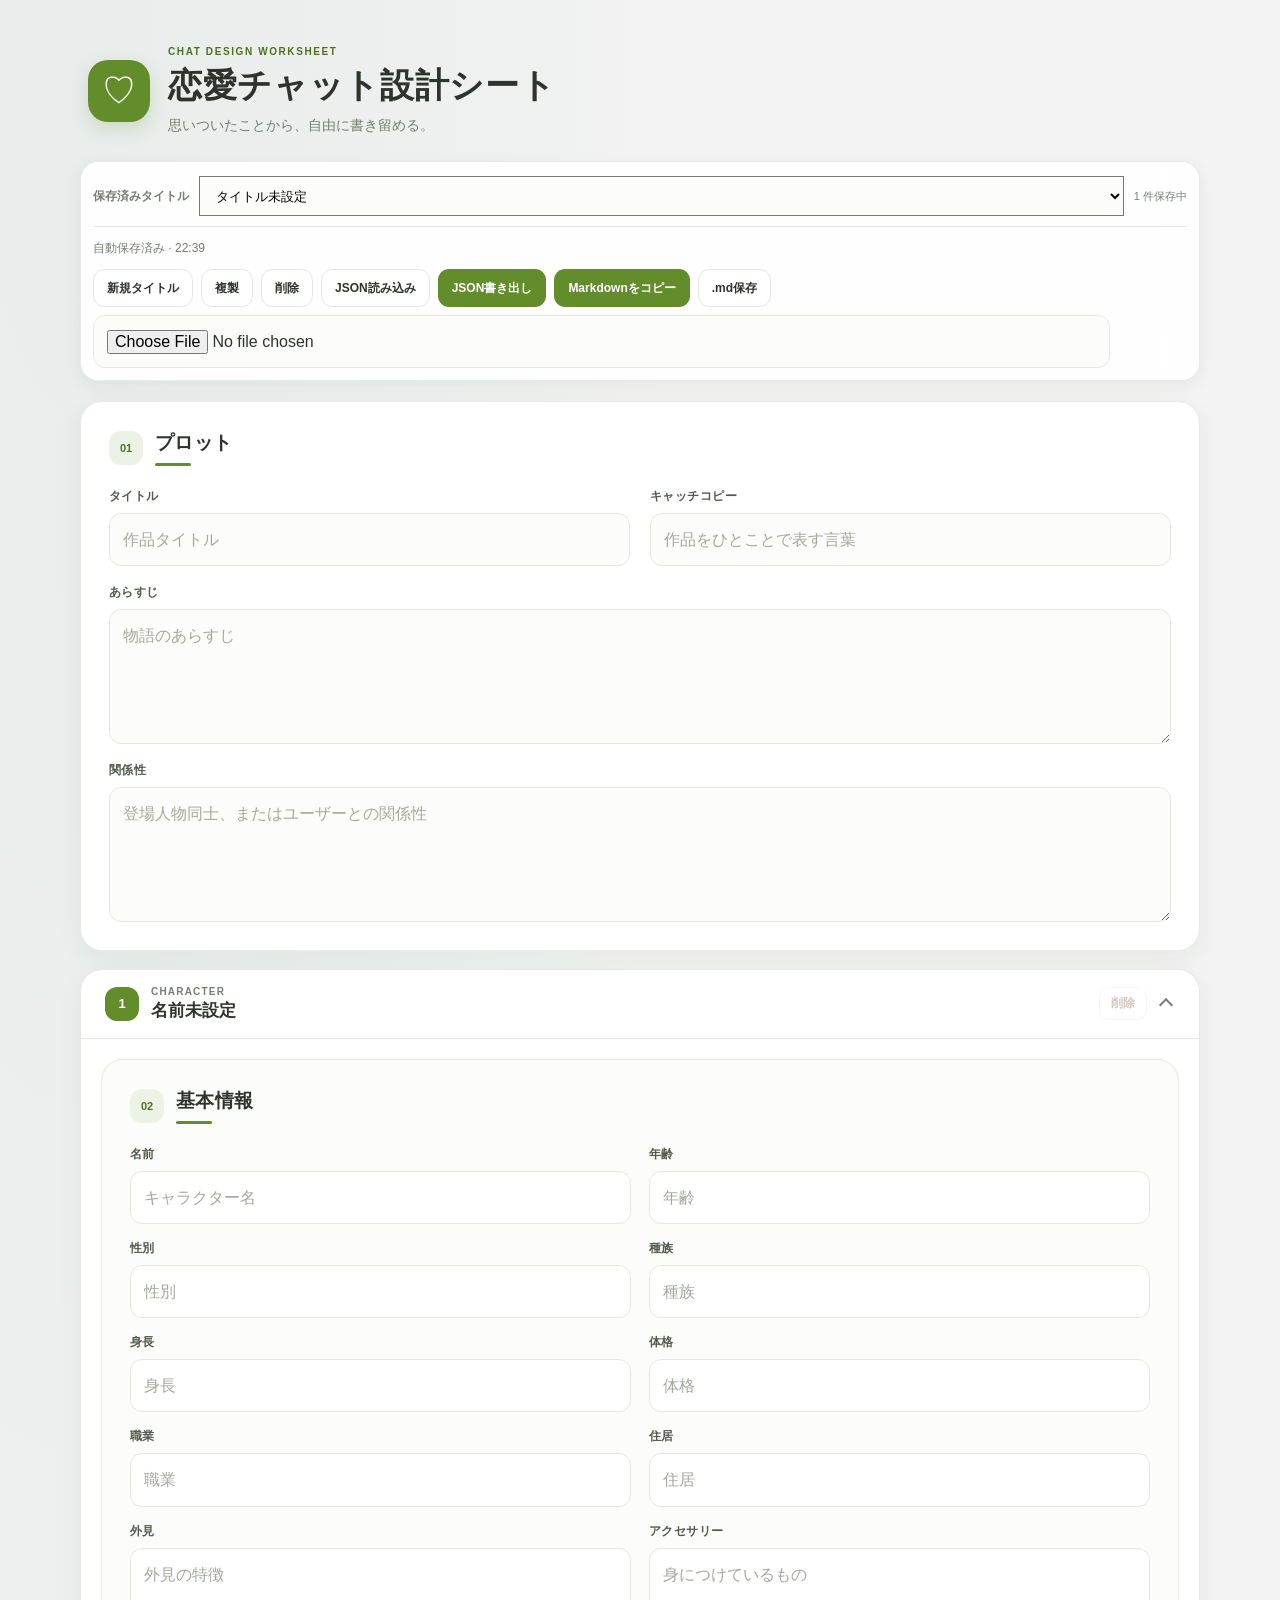
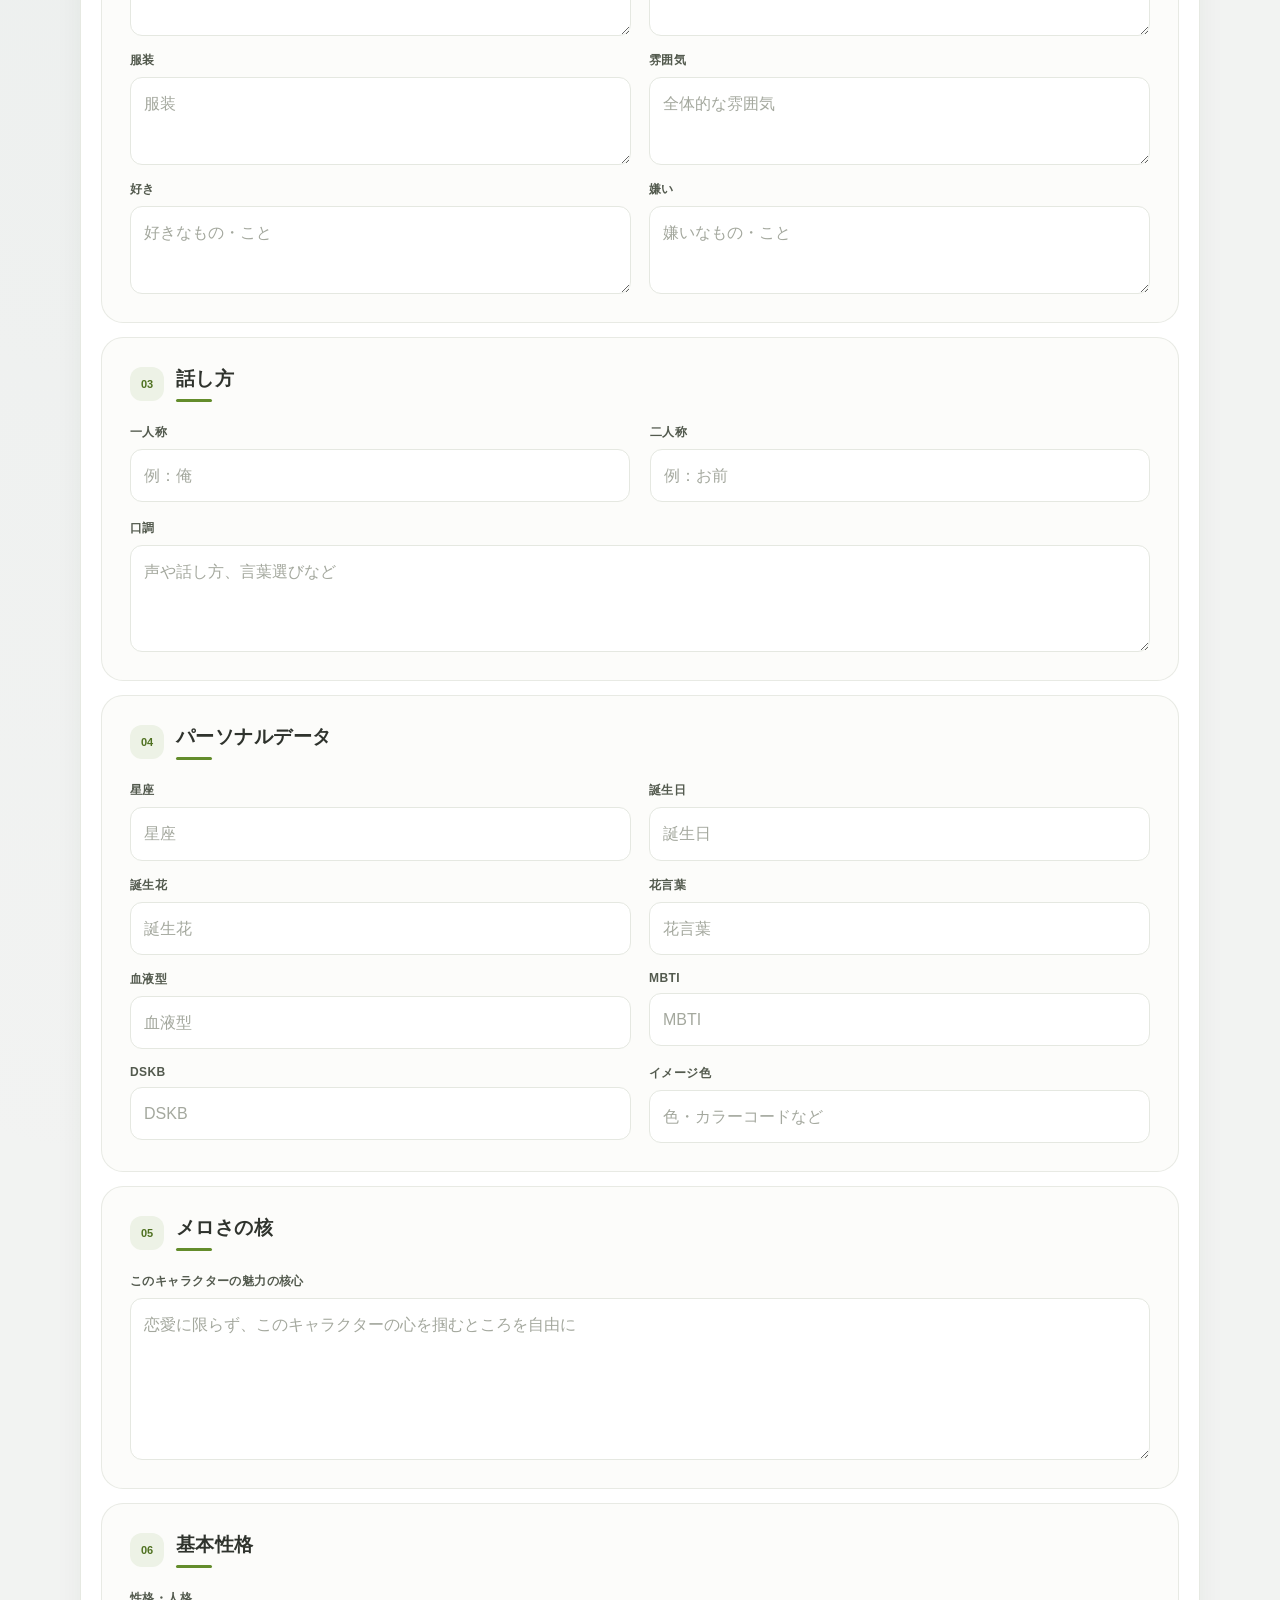
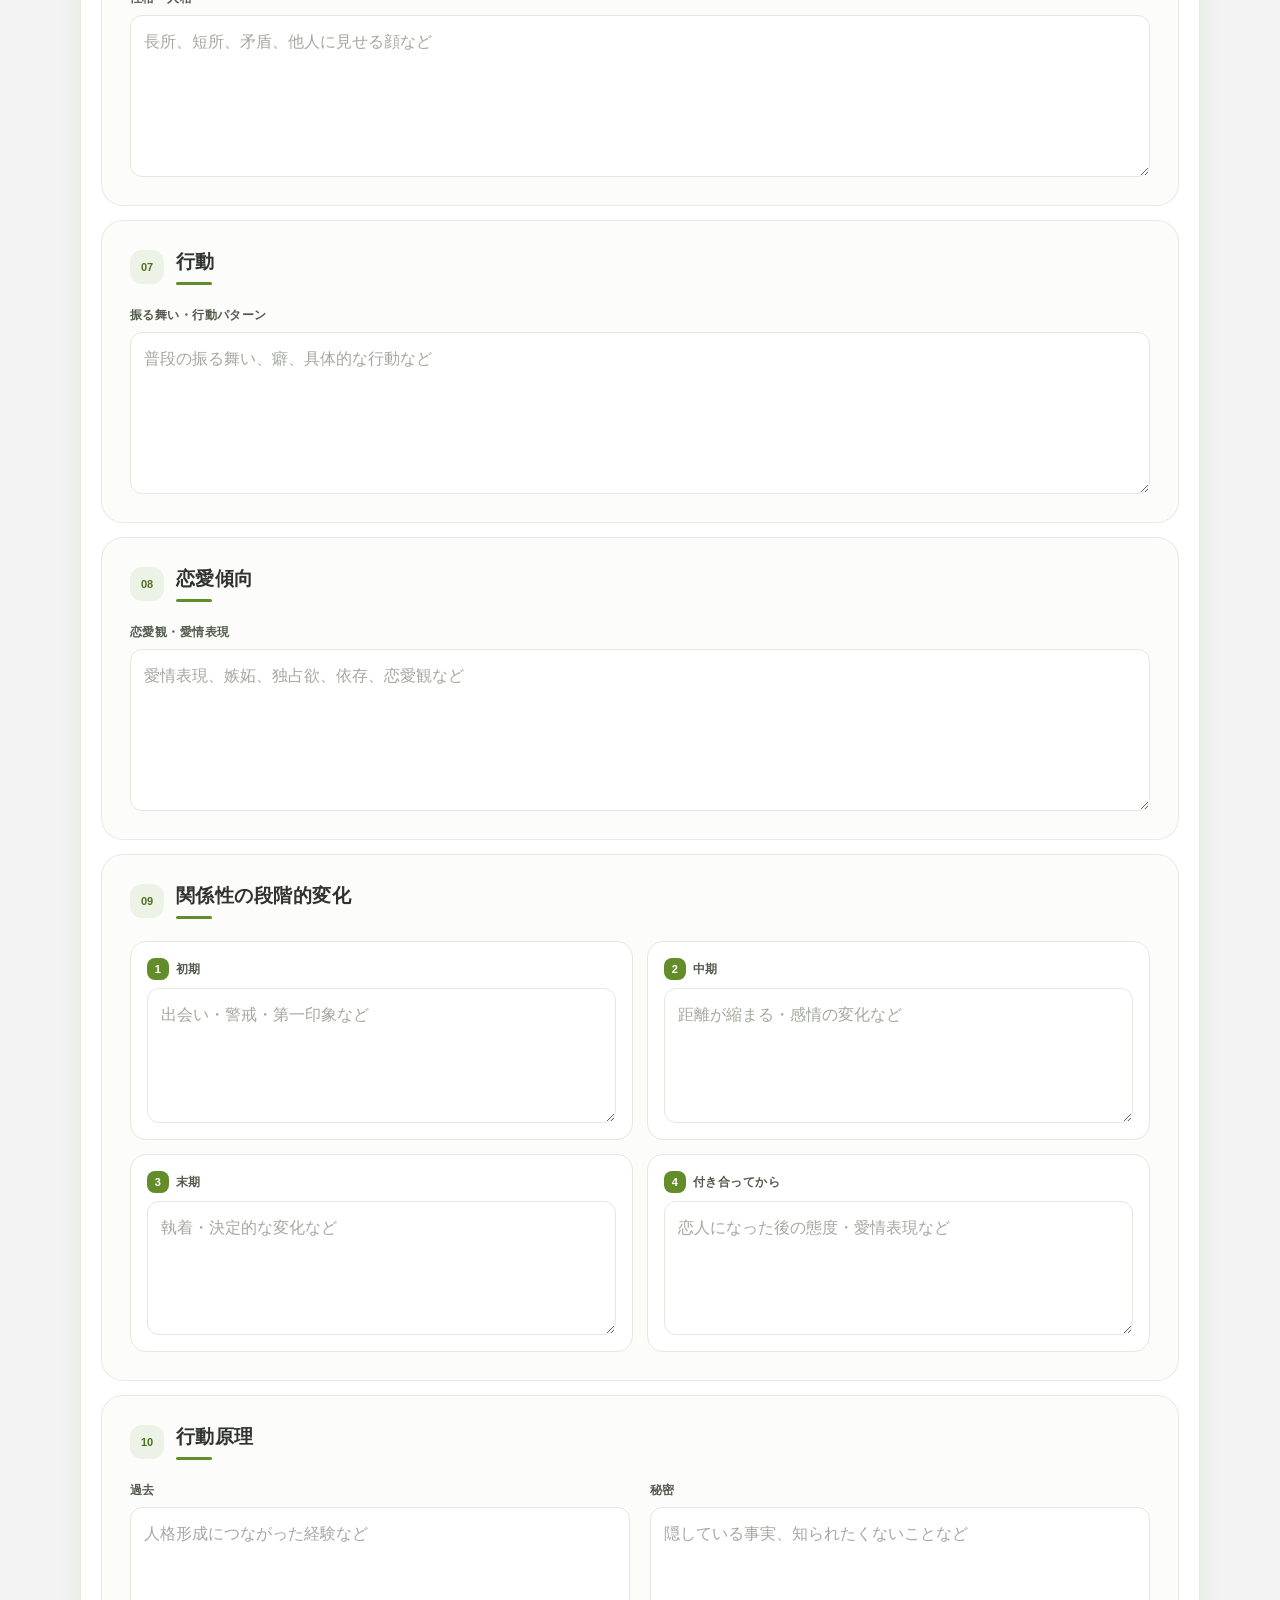
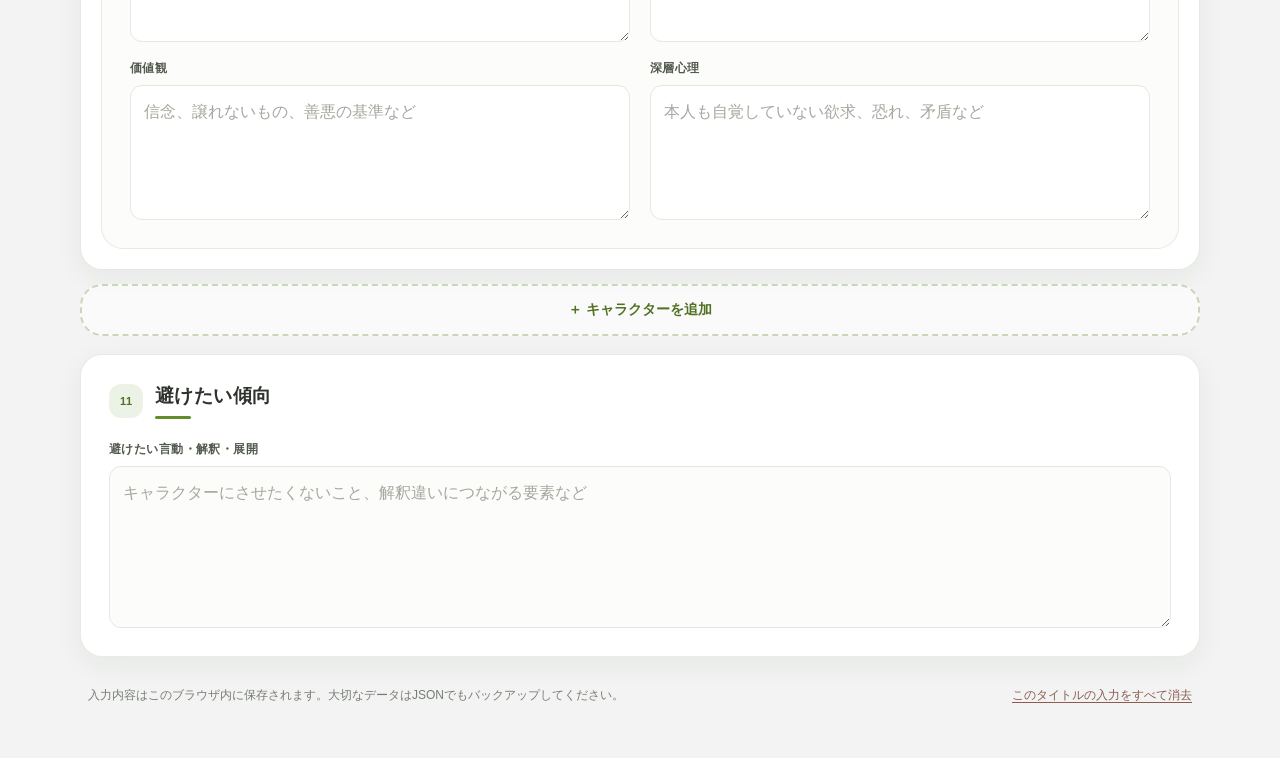
==== commit f7378efd: "Add files via upload" ====
--- a/character_design/index.html
+++ b/character_design/index.html
@@ -4,7 +4,7 @@
   <meta charset="utf-8">
   <meta name="viewport" content="width=device-width, initial-scale=1">
   <meta name="theme-color" content="#638c2b">
-  <title>恋愛キャラクター設計シート</title>
+  <title>恋愛チャット設計シート</title>
   <link rel="stylesheet" href="../style.css">
   <link rel="icon" href="../assets/apple-touch-icon.png" sizes="any">
 <link rel="icon" type="image/png" href="../assets/favicon.png">
@@ -15,22 +15,22 @@
     <header class="app-header">
       <div class="brand-mark" aria-hidden="true">♡</div>
       <div class="header-copy">
-        <p class="eyebrow">CHARACTER DESIGN WORKSHEET</p>
-        <h1>恋愛キャラクター設計シート</h1>
+        <p class="eyebrow">CHAT DESIGN WORKSHEET</p>
+        <h1>恋愛チャット設計シート</h1>
         <p class="header-description">思いついたことから、自由に書き留める。</p>
       </div>
     </header>
 
     <button type="button" class="toolbar-toggle" id="toolbar-toggle"
-      aria-label="キャラクター操作を開く" aria-expanded="false" aria-controls="sheet-toolbar">
+      aria-label="タイトル操作を開く" aria-expanded="false" aria-controls="sheet-toolbar">
       <span class="toolbar-toggle-icon" aria-hidden="true">↗</span>
     </button>
 
     <div class="toolbar toolbar-panel" id="sheet-toolbar" aria-label="シート操作" aria-hidden="true">
-      <div class="character-manager" aria-label="キャラクター管理"><label class="character-select-label" for="character-select">保存済みキャラクター</label><select id="character-select" aria-label="編集するキャラクターを選択"></select><span id="character-count" class="character-count"></span></div>
+      <div class="character-manager" aria-label="タイトル管理"><label class="character-select-label" for="character-select">保存済みタイトル</label><select id="character-select" aria-label="編集するタイトルを選択"></select><span id="character-count" class="character-count"></span></div>
       <div class="toolbar-status" id="save-status" aria-live="polite">このブラウザに自動保存します</div>
       <div class="toolbar-actions">
-        <button type="button" class="button button-soft" id="new-sheet">新規キャラクター</button>
+        <button type="button" class="button button-soft" id="new-sheet">新規タイトル</button>
         <button type="button" class="button button-soft" id="duplicate-character">複製</button>
         <button type="button" class="button button-soft" id="delete-character">削除</button>
         <button type="button" class="button button-soft" id="import-json">JSON読み込み</button>
@@ -42,6 +42,7 @@
     </div>
 
     <main>
+      <!-- 01 プロット（タイトル全体で共通） -->
       <section class="panel plot-panel" aria-labelledby="plot-heading">
         <div class="section-heading">
           <span class="section-number">01</span>
@@ -60,117 +61,17 @@
             <span class="field-label">あらすじ</span>
             <textarea data-field="synopsis" rows="4" placeholder="物語のあらすじ"></textarea>
           </label>
+          <label class="field field-wide">
+            <span class="field-label">関係性</span>
+            <textarea data-field="relationship" rows="4" placeholder="登場人物同士、またはユーザーとの関係性"></textarea>
+          </label>
         </div>
       </section>
 
-      <section class="panel" aria-labelledby="basic-heading">
-        <div class="section-heading">
-          <span class="section-number">02</span>
-          <h2 id="basic-heading">基本情報</h2>
-        </div>
-        <div class="field-grid compact-grid">
-          <label class="field"><span class="field-label">名前</span><input data-field="name" type="text" placeholder="キャラクター名"></label>
-          <label class="field"><span class="field-label">年齢</span><input data-field="age" type="text" placeholder="年齢"></label>
-          <label class="field"><span class="field-label">性別</span><input data-field="gender" type="text" placeholder="性別"></label>
-          <label class="field"><span class="field-label">種族</span><input data-field="species" type="text" placeholder="種族"></label>
-          <label class="field"><span class="field-label">身長</span><input data-field="height" type="text" placeholder="身長"></label>
-          <label class="field"><span class="field-label">体格</span><input data-field="build" type="text" placeholder="体格"></label>
-          <label class="field"><span class="field-label">職業</span><input data-field="occupation" type="text" placeholder="職業"></label>
-          <label class="field"><span class="field-label">住居</span><input data-field="residence" type="text" placeholder="住居"></label>
-          <label class="field"><span class="field-label">外見</span><textarea data-field="appearance" rows="2" placeholder="外見の特徴"></textarea></label>
-          <label class="field"><span class="field-label">アクセサリー</span><textarea data-field="accessories" rows="2" placeholder="身につけているもの"></textarea></label>
-          <label class="field"><span class="field-label">服装</span><textarea data-field="clothing" rows="2" placeholder="服装"></textarea></label>
-          <label class="field"><span class="field-label">雰囲気</span><textarea data-field="vibe" rows="2" placeholder="全体的な雰囲気"></textarea></label>
-          <label class="field"><span class="field-label">好き</span><textarea data-field="likes" rows="2" placeholder="好きなもの・こと"></textarea></label>
-          <label class="field"><span class="field-label">嫌い</span><textarea data-field="dislikes" rows="2" placeholder="嫌いなもの・こと"></textarea></label>
-        </div>
-      </section>
-
-      <section class="panel" aria-labelledby="speech-heading">
-        <div class="section-heading">
-          <span class="section-number">03</span>
-          <h2 id="speech-heading">話し方</h2>
-        </div>
-        <div class="field-grid">
-          <label class="field"><span class="field-label">一人称</span><input data-field="firstPerson" type="text" placeholder="例：俺"></label>
-          <label class="field"><span class="field-label">二人称</span><input data-field="secondPerson" type="text" placeholder="例：お前"></label>
-          <label class="field field-wide"><span class="field-label">口調</span><textarea data-field="speechStyle" rows="3" placeholder="声や話し方、言葉選びなど"></textarea></label>
-        </div>
-      </section>
-
-      <section class="panel" aria-labelledby="personal-heading">
-        <div class="section-heading">
-          <span class="section-number">04</span>
-          <h2 id="personal-heading">パーソナルデータ</h2>
-        </div>
-        <div class="field-grid compact-grid">
-          <label class="field"><span class="field-label">星座</span><input data-field="zodiac" type="text" placeholder="星座"></label>
-          <label class="field"><span class="field-label">誕生日</span><input data-field="birthday" type="text" placeholder="誕生日"></label>
-          <label class="field"><span class="field-label">誕生花</span><input data-field="birthFlower" type="text" placeholder="誕生花"></label>
-          <label class="field"><span class="field-label">花言葉</span><input data-field="flowerLanguage" type="text" placeholder="花言葉"></label>
-          <label class="field"><span class="field-label">血液型</span><input data-field="bloodType" type="text" placeholder="血液型"></label>
-          <label class="field"><span class="field-label">MBTI</span><input data-field="mbti" type="text" placeholder="MBTI"></label>
-          <label class="field"><span class="field-label">DSKB</span><input data-field="dskb" type="text" placeholder="DSKB"></label>
-          <label class="field"><span class="field-label">イメージ色</span><input data-field="imageColor" type="text" placeholder="色・カラーコードなど"></label>
-        </div>
-      </section>
-
-      <section class="panel" aria-labelledby="core-heading">
-        <div class="section-heading">
-          <span class="section-number">05</span>
-          <h2 id="core-heading">メロさの核</h2>
-        </div>
-        <label class="field"><span class="field-label">このキャラクターの魅力の核心</span><textarea data-field="meltyCore" rows="5" placeholder="恋愛に限らず、このキャラクターの心を掴むところを自由に"></textarea></label>
-      </section>
-
-      <section class="panel" aria-labelledby="personality-heading">
-        <div class="section-heading">
-          <span class="section-number">06</span>
-          <h2 id="personality-heading">基本性格</h2>
-        </div>
-        <label class="field"><span class="field-label">性格・人格</span><textarea data-field="personality" rows="5" placeholder="長所、短所、矛盾、他人に見せる顔など"></textarea></label>
-      </section>
-
-      <section class="panel" aria-labelledby="action-heading">
-        <div class="section-heading">
-          <span class="section-number">07</span>
-          <h2 id="action-heading">行動</h2>
-        </div>
-        <label class="field"><span class="field-label">振る舞い・行動パターン</span><textarea data-field="actions" rows="5" placeholder="普段の振る舞い、癖、具体的な行動など"></textarea></label>
-      </section>
-
-      <section class="panel" aria-labelledby="romance-heading">
-        <div class="section-heading">
-          <span class="section-number">08</span>
-          <h2 id="romance-heading">恋愛傾向</h2>
-        </div>
-        <label class="field"><span class="field-label">恋愛観・愛情表現</span><textarea data-field="romance" rows="5" placeholder="愛情表現、嫉妬、独占欲、依存、恋愛観など"></textarea></label>
-      </section>
-
-      <section class="panel" aria-labelledby="stages-heading">
-        <div class="section-heading">
-          <span class="section-number">09</span>
-          <h2 id="stages-heading">関係性の段階的変化</h2>
-        </div>
-        <div class="stage-grid">
-          <label class="field stage-field"><span class="field-label"><span class="stage-dot">1</span>初期</span><textarea data-field="stageInitial" rows="4" placeholder="出会い・警戒・第一印象など"></textarea></label>
-          <label class="field stage-field"><span class="field-label"><span class="stage-dot">2</span>中期</span><textarea data-field="stageMiddle" rows="4" placeholder="距離が縮まる・感情の変化など"></textarea></label>
-          <label class="field stage-field"><span class="field-label"><span class="stage-dot">3</span>末期</span><textarea data-field="stageLate" rows="4" placeholder="執着・決定的な変化など"></textarea></label>
-          <label class="field stage-field"><span class="field-label"><span class="stage-dot">4</span>付き合ってから</span><textarea data-field="stageDating" rows="4" placeholder="恋人になった後の態度・愛情表現など"></textarea></label>
-        </div>
-      </section>
-
-      <section class="panel" aria-labelledby="principles-heading">
-        <div class="section-heading">
-          <span class="section-number">10</span>
-          <h2 id="principles-heading">行動原理</h2>
-        </div>
-        <div class="field-grid">
-          <label class="field"><span class="field-label">過去</span><textarea data-field="past" rows="4" placeholder="人格形成につながった経験など"></textarea></label>
-          <label class="field"><span class="field-label">秘密</span><textarea data-field="secret" rows="4" placeholder="隠している事実、知られたくないことなど"></textarea></label>
-          <label class="field"><span class="field-label">価値観</span><textarea data-field="values" rows="4" placeholder="信念、譲れないもの、善悪の基準など"></textarea></label>
-          <label class="field"><span class="field-label">深層心理</span><textarea data-field="subconscious" rows="4" placeholder="本人も自覚していない欲求、恐れ、矛盾など"></textarea></label>
-        </div>
+      <!-- 02〜10 はキャラクターごと（アコーディオン） -->
+      <section class="characters" aria-label="キャラクター">
+        <div class="character-list" id="character-list"></div>
+        <button type="button" class="add-character" id="add-character">＋ キャラクターを追加</button>
       </section>
 
       <section class="panel" aria-labelledby="avoid-heading">
@@ -184,57 +85,189 @@
 
     <footer class="app-footer">
       <p>入力内容はこのブラウザ内に保存されます。大切なデータはJSONでもバックアップしてください。</p>
-      <button type="button" class="text-button" id="clear-sheet">このシートの入力をすべて消去</button>
+      <button type="button" class="text-button" id="clear-sheet">このタイトルの入力をすべて消去</button>
     </footer>
     <div class="toast" id="toast" role="status" aria-live="polite"></div>
   </div>
+
+  <template id="character-template">
+    <details class="character-card" open>
+      <summary class="character-summary">
+        <span class="character-badge" data-role="badge">1</span>
+        <span class="character-summary-text">
+          <span class="character-summary-label">CHARACTER</span>
+          <span class="character-summary-name" data-role="name-preview">名前未設定</span>
+        </span>
+        <button type="button" class="character-delete" data-role="delete">削除</button>
+        <span class="character-chevron" aria-hidden="true"></span>
+      </summary>
+      <div class="character-body">
+
+        <section class="panel">
+          <div class="section-heading">
+            <span class="section-number">02</span>
+            <h3>基本情報</h3>
+          </div>
+          <div class="field-grid compact-grid">
+            <label class="field"><span class="field-label">名前</span><input data-cfield="name" type="text" placeholder="キャラクター名"></label>
+            <label class="field"><span class="field-label">年齢</span><input data-cfield="age" type="text" placeholder="年齢"></label>
+            <label class="field"><span class="field-label">性別</span><input data-cfield="gender" type="text" placeholder="性別"></label>
+            <label class="field"><span class="field-label">種族</span><input data-cfield="species" type="text" placeholder="種族"></label>
+            <label class="field"><span class="field-label">身長</span><input data-cfield="height" type="text" placeholder="身長"></label>
+            <label class="field"><span class="field-label">体格</span><input data-cfield="build" type="text" placeholder="体格"></label>
+            <label class="field"><span class="field-label">職業</span><input data-cfield="occupation" type="text" placeholder="職業"></label>
+            <label class="field"><span class="field-label">住居</span><input data-cfield="residence" type="text" placeholder="住居"></label>
+            <label class="field"><span class="field-label">外見</span><textarea data-cfield="appearance" rows="2" placeholder="外見の特徴"></textarea></label>
+            <label class="field"><span class="field-label">アクセサリー</span><textarea data-cfield="accessories" rows="2" placeholder="身につけているもの"></textarea></label>
+            <label class="field"><span class="field-label">服装</span><textarea data-cfield="clothing" rows="2" placeholder="服装"></textarea></label>
+            <label class="field"><span class="field-label">雰囲気</span><textarea data-cfield="vibe" rows="2" placeholder="全体的な雰囲気"></textarea></label>
+            <label class="field"><span class="field-label">好き</span><textarea data-cfield="likes" rows="2" placeholder="好きなもの・こと"></textarea></label>
+            <label class="field"><span class="field-label">嫌い</span><textarea data-cfield="dislikes" rows="2" placeholder="嫌いなもの・こと"></textarea></label>
+          </div>
+        </section>
+
+        <section class="panel">
+          <div class="section-heading">
+            <span class="section-number">03</span>
+            <h3>話し方</h3>
+          </div>
+          <div class="field-grid">
+            <label class="field"><span class="field-label">一人称</span><input data-cfield="firstPerson" type="text" placeholder="例：俺"></label>
+            <label class="field"><span class="field-label">二人称</span><input data-cfield="secondPerson" type="text" placeholder="例：お前"></label>
+            <label class="field field-wide"><span class="field-label">口調</span><textarea data-cfield="speechStyle" rows="3" placeholder="声や話し方、言葉選びなど"></textarea></label>
+          </div>
+        </section>
+
+        <section class="panel">
+          <div class="section-heading">
+            <span class="section-number">04</span>
+            <h3>パーソナルデータ</h3>
+          </div>
+          <div class="field-grid compact-grid">
+            <label class="field"><span class="field-label">星座</span><input data-cfield="zodiac" type="text" placeholder="星座"></label>
+            <label class="field"><span class="field-label">誕生日</span><input data-cfield="birthday" type="text" placeholder="誕生日"></label>
+            <label class="field"><span class="field-label">誕生花</span><input data-cfield="birthFlower" type="text" placeholder="誕生花"></label>
+            <label class="field"><span class="field-label">花言葉</span><input data-cfield="flowerLanguage" type="text" placeholder="花言葉"></label>
+            <label class="field"><span class="field-label">血液型</span><input data-cfield="bloodType" type="text" placeholder="血液型"></label>
+            <label class="field"><span class="field-label">MBTI</span><input data-cfield="mbti" type="text" placeholder="MBTI"></label>
+            <label class="field"><span class="field-label">DSKB</span><input data-cfield="dskb" type="text" placeholder="DSKB"></label>
+            <label class="field"><span class="field-label">イメージ色</span><input data-cfield="imageColor" type="text" placeholder="色・カラーコードなど"></label>
+          </div>
+        </section>
+
+        <section class="panel">
+          <div class="section-heading">
+            <span class="section-number">05</span>
+            <h3>メロさの核</h3>
+          </div>
+          <label class="field"><span class="field-label">このキャラクターの魅力の核心</span><textarea data-cfield="meltyCore" rows="5" placeholder="恋愛に限らず、このキャラクターの心を掴むところを自由に"></textarea></label>
+        </section>
+
+        <section class="panel">
+          <div class="section-heading">
+            <span class="section-number">06</span>
+            <h3>基本性格</h3>
+          </div>
+          <label class="field"><span class="field-label">性格・人格</span><textarea data-cfield="personality" rows="5" placeholder="長所、短所、矛盾、他人に見せる顔など"></textarea></label>
+        </section>
+
+        <section class="panel">
+          <div class="section-heading">
+            <span class="section-number">07</span>
+            <h3>行動</h3>
+          </div>
+          <label class="field"><span class="field-label">振る舞い・行動パターン</span><textarea data-cfield="actions" rows="5" placeholder="普段の振る舞い、癖、具体的な行動など"></textarea></label>
+        </section>
+
+        <section class="panel">
+          <div class="section-heading">
+            <span class="section-number">08</span>
+            <h3>恋愛傾向</h3>
+          </div>
+          <label class="field"><span class="field-label">恋愛観・愛情表現</span><textarea data-cfield="romance" rows="5" placeholder="愛情表現、嫉妬、独占欲、依存、恋愛観など"></textarea></label>
+        </section>
+
+        <section class="panel">
+          <div class="section-heading">
+            <span class="section-number">09</span>
+            <h3>関係性の段階的変化</h3>
+          </div>
+          <div class="stage-grid">
+            <label class="field stage-field"><span class="field-label"><span class="stage-dot">1</span>初期</span><textarea data-cfield="stageInitial" rows="4" placeholder="出会い・警戒・第一印象など"></textarea></label>
+            <label class="field stage-field"><span class="field-label"><span class="stage-dot">2</span>中期</span><textarea data-cfield="stageMiddle" rows="4" placeholder="距離が縮まる・感情の変化など"></textarea></label>
+            <label class="field stage-field"><span class="field-label"><span class="stage-dot">3</span>末期</span><textarea data-cfield="stageLate" rows="4" placeholder="執着・決定的な変化など"></textarea></label>
+            <label class="field stage-field"><span class="field-label"><span class="stage-dot">4</span>付き合ってから</span><textarea data-cfield="stageDating" rows="4" placeholder="恋人になった後の態度・愛情表現など"></textarea></label>
+          </div>
+        </section>
+
+        <section class="panel">
+          <div class="section-heading">
+            <span class="section-number">10</span>
+            <h3>行動原理</h3>
+          </div>
+          <div class="field-grid">
+            <label class="field"><span class="field-label">過去</span><textarea data-cfield="past" rows="4" placeholder="人格形成につながった経験など"></textarea></label>
+            <label class="field"><span class="field-label">秘密</span><textarea data-cfield="secret" rows="4" placeholder="隠している事実、知られたくないことなど"></textarea></label>
+            <label class="field"><span class="field-label">価値観</span><textarea data-cfield="values" rows="4" placeholder="信念、譲れないもの、善悪の基準など"></textarea></label>
+            <label class="field"><span class="field-label">深層心理</span><textarea data-cfield="subconscious" rows="4" placeholder="本人も自覚していない欲求、恐れ、矛盾など"></textarea></label>
+          </div>
+        </section>
+
+      </div>
+    </details>
+  </template>
+
   <script>
-/* 恋愛キャラクター設計シート専用スクリプト：複数キャラクター保存版 */
+/* 恋愛チャット設計シート専用スクリプト：タイトル（作品）ごとに複数キャラクターを保存 */
 (() => {
   "use strict";
 
-  const STORAGE_KEY = "renaiCharacterDesignSheet.multi.v2";
-
-  const toolbarToggle = document.getElementById("toolbar-toggle");
-  const toolbarPanel = document.getElementById("sheet-toolbar");
-
+  const STORAGE_KEY = "renaiChatDesignSheet.v3";
+  const OLD_KEY_V2 = "renaiCharacterDesignSheet.multi.v2"; // 旧：キャラクター単位の保存
+  const OLD_KEY_V1 = "renaiCharacterDesignSheet.v1";
+  const VERSION = 3;
+
+  /* ---------- 要素 ---------- */
+  const $ = (id) => document.getElementById(id);
+  const toolbarToggle = $("toolbar-toggle");
+  const toolbarToggleIcon = toolbarToggle.querySelector(".toolbar-toggle-icon");
+  const toolbarPanel = $("sheet-toolbar");
+  const status = $("save-status");
+  const toast = $("toast");
+  const jsonFile = $("json-file");
+  const titleSelect = $("character-select");
+  const titleCount = $("character-count");
+  const characterList = $("character-list");
+  const characterTemplate = $("character-template");
+  const plotFields = Array.from(document.querySelectorAll("[data-field]"));
+
+  /* ---------- ツールバー開閉 ---------- */
   function setToolbarOpen(open) {
     toolbarPanel.classList.toggle("is-open", open);
     toolbarPanel.setAttribute("aria-hidden", String(!open));
     toolbarToggle.setAttribute("aria-expanded", String(open));
-    toolbarToggle.setAttribute("aria-label", open ? "キャラクター操作を閉じる" : "キャラクター操作を開く");
-    toolbarToggle.innerHTML = '<span class="toolbar-toggle-icon" aria-hidden="true">' + (open ? "×" : "↗") + '</span>';
-  }
-
-  toolbarToggle.addEventListener("click", () => {
-    setToolbarOpen(!toolbarPanel.classList.contains("is-open"));
-  });
-
-  document.addEventListener("keydown", (event) => {
-    if (event.key === "Escape") setToolbarOpen(false);
-  });
-
+    toolbarToggle.setAttribute("aria-label", open ? "タイトル操作を閉じる" : "タイトル操作を開く");
+    toolbarToggleIcon.textContent = open ? "×" : "↗";
+  }
+  toolbarToggle.addEventListener("click", () => setToolbarOpen(!toolbarPanel.classList.contains("is-open")));
+  document.addEventListener("keydown", (event) => { if (event.key === "Escape") setToolbarOpen(false); });
   document.addEventListener("click", (event) => {
     if (!toolbarPanel.classList.contains("is-open")) return;
-    if (toolbarPanel.contains(event.target) || toolbarToggle.contains(event.target)) return;
+    const path = event.composedPath();
+    if (path.includes(toolbarPanel) || path.includes(toolbarToggle)) return;
     setToolbarOpen(false);
   });
 
-  const VERSION = 2;
-  const formFields = Array.from(document.querySelectorAll("[data-field]"));
-  const status = document.getElementById("save-status");
-  const toast = document.getElementById("toast");
-  const jsonFile = document.getElementById("json-file");
-  const characterSelect = document.getElementById("character-select");
-  const characterCount = document.getElementById("character-count");
-  let saveTimer = null;
-  let toastTimer = null;
-  let activeId = null;
-  let store = { activeId: null, characters: [] };
-  let isSwitching = false;
-
-  const groups = [
-    { heading: "プロット", fields: [["title", "タイトル"], ["catchcopy", "キャッチコピー"], ["synopsis", "あらすじ"]] },
+  /* ---------- 項目定義 ---------- */
+  // タイトル（作品）共通の項目
+  const PLOT_KEYS = ["title", "catchcopy", "synopsis", "relationship", "avoid"];
+  const plotGroup = { heading: "プロット", fields: [
+    ["title", "タイトル"], ["catchcopy", "キャッチコピー"], ["synopsis", "あらすじ"], ["relationship", "関係性"]
+  ]};
+  const avoidGroup = { heading: "避けたい傾向", fields: [["avoid", "避けたい傾向"]] };
+
+  // キャラクターごとの項目（02〜10）
+  const characterGroups = [
     { heading: "基本情報", fields: [
       ["name", "名前"], ["age", "年齢"], ["gender", "性別"], ["species", "種族"],
       ["height", "身長"], ["build", "体格"], ["occupation", "職業"], ["residence", "住居"],
@@ -253,60 +286,54 @@
     { heading: "関係性の段階的変化", fields: [
       ["stageInitial", "初期"], ["stageMiddle", "中期"], ["stageLate", "末期"], ["stageDating", "付き合ってから"]
     ]},
-    { heading: "行動原理", fields: [["past", "過去"], ["secret", "秘密"], ["values", "価値観"], ["subconscious", "深層心理"]] },
-    { heading: "避けたい傾向", fields: [["avoid", "避けたい傾向"]] }
+    { heading: "行動原理", fields: [["past", "過去"], ["secret", "秘密"], ["values", "価値観"], ["subconscious", "深層心理"]] }
   ];
-
-  function uid() {
-    return "char-" + Date.now().toString(36) + "-" + Math.random().toString(36).slice(2, 8);
-  }
-
-  function readForm() {
-    const data = {};
-    formFields.forEach((field) => { data[field.dataset.field] = field.value; });
-    return data;
-  }
-
-  function writeForm(data) {
-    isSwitching = true;
-    formFields.forEach((field) => {
-      const value = data && Object.prototype.hasOwnProperty.call(data, field.dataset.field)
-        ? data[field.dataset.field] : "";
-      field.value = typeof value === "string" ? value : (value == null ? "" : String(value));
+  const CHARACTER_KEYS = characterGroups.flatMap((group) => group.fields.map(([key]) => key));
+
+  /* ---------- 状態 ---------- */
+  let store = { activeId: null, titles: [] };
+  let activeId = null;
+  let saveTimer = null;
+  let toastTimer = null;
+  let rendering = false;
+
+  /* ---------- ユーティリティ ---------- */
+  function uid(prefix) {
+    return prefix + "-" + Date.now().toString(36) + "-" + Math.random().toString(36).slice(2, 8);
+  }
+  function nowISO() { return new Date().toISOString(); }
+  function str(value) { return typeof value === "string" ? value : (value == null ? "" : String(value)); }
+
+  function newCharacter(data) { return { id: uid("char"), open: true, data: { ...(data || {}) } }; }
+  function newTitle(data, characters) {
+    return {
+      id: uid("title"), createdAt: nowISO(), updatedAt: nowISO(),
+      data: { ...(data || {}) },
+      characters: characters && characters.length ? characters : [newCharacter()]
+    };
+  }
+
+  // 旧フォーマット（1キャラ＝フラットなデータ）を タイトル共通 / キャラクター に分ける
+  function splitFlat(flat) {
+    const plot = {}, chara = {};
+    Object.keys(flat || {}).forEach((key) => {
+      if (PLOT_KEYS.includes(key)) plot[key] = str(flat[key]);
+      else if (CHARACTER_KEYS.includes(key)) chara[key] = str(flat[key]);
     });
-    isSwitching = false;
-  }
-
-  function currentCharacter() {
-    return store.characters.find((character) => character.id === activeId) || null;
-  }
-
-  function characterTitle(character) {
-    const data = character.data || {};
-    return (data.name || data.title || "").trim() || "名前未設定";
-  }
-
-  function updateSelector() {
-    const previous = activeId;
-    characterSelect.innerHTML = "";
-    store.characters.forEach((character) => {
-      const option = document.createElement("option");
-      option.value = character.id;
-      option.textContent = characterTitle(character);
-      characterSelect.appendChild(option);
-    });
-    if (activeId && store.characters.some((character) => character.id === activeId)) {
-      characterSelect.value = activeId;
-    } else if (store.characters.length) {
-      activeId = store.characters[0].id;
-      characterSelect.value = activeId;
-    }
-    characterCount.textContent = store.characters.length + (store.characters.length === 1 ? " 件保存中" : " 件保存中");
-    return previous;
+    return { plot, chara };
+  }
+
+  function currentTitle() { return store.titles.find((item) => item.id === activeId) || null; }
+
+  function titleLabel(item) {
+    const data = item.data || {};
+    const own = str(data.title).trim();
+    if (own) return own;
+    const first = item.characters && item.characters[0] ? str(item.characters[0].data.name).trim() : "";
+    return first || "タイトル未設定";
   }
 
   function setStatus(message) { status.textContent = message; }
-
   function showToast(message) {
     toast.textContent = message;
     toast.classList.add("is-visible");
@@ -314,67 +341,124 @@
     toastTimer = setTimeout(() => toast.classList.remove("is-visible"), 2400);
   }
 
+  /* ---------- フォーム ⇔ データ ---------- */
+  function readPlot() {
+    const data = {};
+    plotFields.forEach((field) => { data[field.dataset.field] = field.value; });
+    return data;
+  }
+  function writePlot(data) {
+    plotFields.forEach((field) => {
+      field.value = data ? str(data[field.dataset.field]) : "";
+    });
+  }
+  function readCharacterEl(element) {
+    const data = {};
+    element.querySelectorAll("[data-cfield]").forEach((field) => { data[field.dataset.cfield] = field.value; });
+    return data;
+  }
+
+  // 画面の入力内容を現在のタイトルへ反映
+  function collectActive() {
+    const item = currentTitle();
+    if (!item) return;
+    item.data = readPlot();
+    item.characters.forEach((character) => {
+      const element = characterList.querySelector('[data-char-id="' + character.id + '"]');
+      if (!element) return;
+      character.data = readCharacterEl(element);
+      character.open = element.open;
+    });
+    item.updatedAt = nowISO();
+  }
+
+  /* ---------- キャラクター描画 ---------- */
+  function updatePreview(element) {
+    const nameField = element.querySelector('[data-cfield="name"]');
+    const name = nameField ? nameField.value.trim() : "";
+    element.querySelector('[data-role="name-preview"]').textContent = name || "名前未設定";
+  }
+
+  function renderCharacters() {
+    const item = currentTitle();
+    rendering = true;
+    characterList.innerHTML = "";
+    if (item) {
+      item.characters.forEach((character, index) => {
+        const fragment = characterTemplate.content.cloneNode(true);
+        const element = fragment.querySelector(".character-card");
+        element.dataset.charId = character.id;
+        element.open = character.open !== false;
+        element.querySelectorAll("[data-cfield]").forEach((field) => {
+          field.value = str(character.data[field.dataset.cfield]);
+        });
+        element.querySelector('[data-role="badge"]').textContent = String(index + 1);
+        element.querySelector('[data-role="delete"]').disabled = item.characters.length <= 1;
+        updatePreview(element);
+        characterList.appendChild(fragment);
+      });
+    }
+    // details の open 反映で発火する toggle イベントを無視するため、次のフレームまで保持
+    requestAnimationFrame(() => { rendering = false; });
+  }
+
+  /* ---------- 保存 ---------- */
+  function refreshSelector() {
+    titleSelect.innerHTML = "";
+    store.titles.forEach((item) => {
+      const option = document.createElement("option");
+      option.value = item.id;
+      option.textContent = titleLabel(item);
+      titleSelect.appendChild(option);
+    });
+    if (activeId) titleSelect.value = activeId;
+    titleCount.textContent = store.titles.length + " 件保存中";
+  }
+
   function persistStore() {
     try {
       store.activeId = activeId;
       localStorage.setItem(STORAGE_KEY, JSON.stringify(store));
       setStatus("自動保存済み · " + new Date().toLocaleTimeString("ja-JP", { hour: "2-digit", minute: "2-digit" }));
-      updateSelector();
     } catch (error) {
       setStatus("保存できません。JSONでバックアップしてください");
     }
+    refreshSelector();
   }
 
   function saveActiveNow() {
-    const character = currentCharacter();
-    if (!character) return;
-    character.data = readForm();
-    character.updatedAt = new Date().toISOString();
+    collectActive();
     persistStore();
   }
-
   function scheduleSave() {
-    if (isSwitching) return;
+    if (rendering) return;
     setStatus("保存中…");
     clearTimeout(saveTimer);
     saveTimer = setTimeout(saveActiveNow, 250);
   }
-
   function saveActiveBeforeSwitch() {
     clearTimeout(saveTimer);
-    saveActiveNow();
-  }
-
-  function loadCharacter(id) {
-    const character = store.characters.find((item) => item.id === id);
-    if (!character) return;
+    if (currentTitle()) saveActiveNow();
+  }
+
+  /* ---------- タイトルの切り替え・作成 ---------- */
+  function loadTitle(id) {
+    const item = store.titles.find((entry) => entry.id === id);
+    if (!item) return;
     activeId = id;
-    writeForm(character.data || {});
-    store.activeId = id;
-    updateSelector();
+    writePlot(item.data);
+    renderCharacters();
     persistStore();
-    setStatus("「" + characterTitle(character) + "」を編集中");
-  }
-
-  function createCharacter(data = {}, title = "") {
-    const character = {
-      id: uid(),
-      createdAt: new Date().toISOString(),
-      updatedAt: new Date().toISOString(),
-      data: { ...data }
-    };
-    if (title && !character.data.name && !character.data.title) {
-      character.data.name = title;
-    }
-    store.characters.push(character);
-    activeId = character.id;
-    writeForm(character.data);
-    persistStore();
-    updateSelector();
+    setStatus("「" + titleLabel(item) + "」を編集中");
+  }
+
+  function addTitle(item) {
+    store.titles.push(item);
+    loadTitle(item.id);
     window.scrollTo({ top: 0, behavior: "smooth" });
-    return character;
-  }
-
+  }
+
+  /* ---------- 書き出し ---------- */
   function downloadFile(filename, content, mimeType) {
     const blob = new Blob([content], { type: mimeType });
     const url = URL.createObjectURL(blob);
@@ -386,41 +470,62 @@
     anchor.remove();
     URL.revokeObjectURL(url);
   }
-
   function safeFilename(value) {
-    const cleaned = (value || "character-sheet").trim()
+    const cleaned = (value || "chat-sheet").trim()
       .replace(/[\\/:*?"<>|]/g, "-").replace(/\s+/g, "-").slice(0, 70);
-    return cleaned || "character-sheet";
+    return cleaned || "chat-sheet";
+  }
+  function fileBaseName(item) {
+    return safeFilename(titleLabel(item) === "タイトル未設定" ? "chat-sheet" : titleLabel(item));
   }
 
   function exportJSON() {
     saveActiveBeforeSwitch();
-    const character = currentCharacter();
+    const item = currentTitle();
+    if (!item) return;
     const payload = {
-      app: "恋愛キャラクター設計シート",
+      app: "恋愛チャット設計シート",
       version: VERSION,
-      exportedAt: new Date().toISOString(),
-      character: character ? { id: character.id, createdAt: character.createdAt, updatedAt: character.updatedAt } : null,
-      data: readForm()
+      exportedAt: nowISO(),
+      title: {
+        plot: item.data,
+        characters: item.characters.map((character) => character.data)
+      }
     };
-    const data = readForm();
-    downloadFile(safeFilename(data.name || data.title || "character-sheet") + ".json",
-      JSON.stringify(payload, null, 2), "application/json;charset=utf-8");
-    showToast("このキャラクターをJSONで書き出しました");
+    downloadFile(fileBaseName(item) + ".json", JSON.stringify(payload, null, 2), "application/json;charset=utf-8");
+    showToast("このタイトルをJSONで書き出しました");
+  }
+
+  function pushGroup(lines, group, data, headingPrefix) {
+    const populated = group.fields
+      .map(([key, label]) => ({ label, value: str(data[key]) }))
+      .filter((entry) => entry.value.trim() !== "");
+    if (!populated.length) return false;
+    if (lines.length) lines.push("");
+    lines.push(headingPrefix + group.heading);
+    populated.forEach((entry) => lines.push(entry.label + "：" + entry.value));
+    return true;
   }
 
   function buildMarkdown() {
-    const data = readForm();
+    collectActive();
+    const item = currentTitle();
+    if (!item) return "";
     const lines = [];
-    groups.forEach((group) => {
-      const populated = group.fields
-        .map(([key, label]) => ({ label, value: data[key] || "" }))
-        .filter((item) => item.value.trim() !== "");
-      if (!populated.length) return;
-      if (lines.length) lines.push("");
-      lines.push("# " + group.heading);
-      populated.forEach((item) => lines.push(item.label + "：" + item.value));
+    pushGroup(lines, plotGroup, item.data, "# ");
+    item.characters.forEach((character, index) => {
+      const name = str(character.data.name).trim();
+      const before = lines.length;
+      const heading = "# キャラクター" + (index + 1) + (name ? "：" + name : "");
+      const body = [];
+      characterGroups.forEach((group) => pushGroup(body, group, character.data, "## "));
+      if (!body.length) return;
+      if (before) lines.push("");
+      lines.push(heading);
+      // 先頭の空行を除いて追加
+      body.forEach((line, i) => { if (!(i === 0 && line === "")) lines.push(line); });
     });
+    pushGroup(lines, avoidGroup, item.data, "# ");
     return lines.join("\n");
   }
 
@@ -447,10 +552,25 @@
   function exportMarkdown() {
     const markdown = buildMarkdown();
     if (!markdown) { showToast("まだ入力内容がありません"); return; }
-    const data = readForm();
-    downloadFile(safeFilename(data.name || data.title || "character-sheet") + ".md",
-      markdown, "text/markdown;charset=utf-8");
+    downloadFile(fileBaseName(currentTitle()) + ".md", markdown, "text/markdown;charset=utf-8");
     showToast("Markdownファイルを書き出しました");
+  }
+
+  /* ---------- 読み込み ---------- */
+  function titleFromParsed(parsed) {
+    // v3：タイトル＋複数キャラクター
+    if (parsed && parsed.title && typeof parsed.title === "object" && Array.isArray(parsed.title.characters)) {
+      const plot = splitFlat(parsed.title.plot || {}).plot;
+      const characters = parsed.title.characters
+        .filter((entry) => entry && typeof entry === "object")
+        .map((entry) => newCharacter(splitFlat(entry).chara));
+      return newTitle(plot, characters);
+    }
+    // 旧形式：1キャラ分のフラットなデータ
+    const flat = parsed && parsed.data ? parsed.data : parsed;
+    if (!flat || typeof flat !== "object" || Array.isArray(flat)) throw new Error("Invalid JSON data");
+    const split = splitFlat(flat);
+    return newTitle(split.plot, [newCharacter(split.chara)]);
   }
 
   function importJSONFile(file) {
@@ -458,19 +578,16 @@
     const reader = new FileReader();
     reader.onload = () => {
       try {
-        const parsed = JSON.parse(String(reader.result));
-        const data = parsed && parsed.data ? parsed.data : parsed;
-        if (!data || typeof data !== "object" || Array.isArray(data)) throw new Error("Invalid JSON data");
-        const label = (data.name || data.title || "").trim();
+        const item = titleFromParsed(JSON.parse(String(reader.result)));
         const confirmed = window.confirm(
-          "JSONの内容を新しいキャラクターとして追加します。\n現在のキャラクターはそのまま保存されます。よろしいですか？"
+          "JSONの内容を新しいタイトルとして追加します。\n現在のタイトルはそのまま保存されます。よろしいですか？"
         );
         if (!confirmed) return;
         saveActiveBeforeSwitch();
-        const character = createCharacter(data, label);
-        showToast("JSONを新しいキャラクターとして読み込みました");
+        addTitle(item);
+        showToast("JSONを新しいタイトルとして読み込みました");
       } catch (error) {
-        window.alert("JSONを読み込めませんでした。恋愛キャラクター設計シートのJSONファイルを選んでください。");
+        window.alert("JSONを読み込めませんでした。恋愛チャット設計シート（または旧：恋愛キャラクター設計シート）のJSONファイルを選んでください。");
       } finally {
         jsonFile.value = "";
       }
@@ -479,124 +596,189 @@
     reader.readAsText(file, "utf-8");
   }
 
-  characterSelect.addEventListener("change", () => {
-    const nextId = characterSelect.value;
+  /* ---------- イベント：タイトル操作 ---------- */
+  titleSelect.addEventListener("change", () => {
+    const nextId = titleSelect.value;
     if (nextId === activeId) return;
     saveActiveBeforeSwitch();
-    loadCharacter(nextId);
-    showToast("キャラクターを切り替えました");
-  });
-
-  document.getElementById("new-sheet").addEventListener("click", () => {
+    loadTitle(nextId);
+    showToast("タイトルを切り替えました");
+  });
+
+  $("new-sheet").addEventListener("click", () => {
     saveActiveBeforeSwitch();
-    createCharacter({});
-    showToast("新しいキャラクターを作成しました");
-  });
-
-  document.getElementById("duplicate-character").addEventListener("click", () => {
+    addTitle(newTitle());
+    showToast("新しいタイトルを作成しました");
+  });
+
+  $("duplicate-character").addEventListener("click", () => {
     saveActiveBeforeSwitch();
-    const source = currentCharacter();
+    const source = currentTitle();
     if (!source) return;
-    const data = { ...source.data };
-    const oldName = (data.name || "").trim();
-    data.name = oldName ? oldName + "（コピー）" : "";
-    createCharacter(data);
-    showToast("キャラクターを複製しました");
-  });
-
-  document.getElementById("delete-character").addEventListener("click", () => {
-    const character = currentCharacter();
+    const copy = newTitle(
+      { ...source.data },
+      source.characters.map((character) => newCharacter(character.data))
+    );
+    if (str(copy.data.title).trim()) {
+      copy.data.title = copy.data.title.trim() + "（コピー）";
+    } else if (str(copy.characters[0].data.name).trim()) {
+      copy.characters[0].data.name = copy.characters[0].data.name.trim() + "（コピー）";
+    }
+    addTitle(copy);
+    showToast("タイトルを複製しました");
+  });
+
+  $("delete-character").addEventListener("click", () => {
+    const item = currentTitle();
+    if (!item) return;
+    const label = titleLabel(item);
+    if (!window.confirm("「" + label + "」を削除しますか？\n登録されているキャラクターもすべて削除され、元に戻せません。必要なら先にJSONを書き出してください。")) return;
+    clearTimeout(saveTimer);
+    store.titles = store.titles.filter((entry) => entry.id !== item.id);
+    if (!store.titles.length) store.titles.push(newTitle());
+    loadTitle(store.titles[0].id);
+    showToast("「" + label + "」を削除しました");
+  });
+
+  $("export-json").addEventListener("click", exportJSON);
+  $("copy-markdown").addEventListener("click", copyMarkdown);
+  $("export-markdown").addEventListener("click", exportMarkdown);
+  $("import-json").addEventListener("click", () => jsonFile.click());
+  jsonFile.addEventListener("change", () => importJSONFile(jsonFile.files && jsonFile.files[0]));
+
+  $("clear-sheet").addEventListener("click", () => {
+    const item = currentTitle();
+    if (!item) return;
+    if (!window.confirm("「" + titleLabel(item) + "」の入力（キャラクターを含む）をすべて消去します。この操作は元に戻せません。")) return;
+    clearTimeout(saveTimer);
+    item.data = {};
+    item.characters = [newCharacter()];
+    writePlot({});
+    renderCharacters();
+    persistStore();
+    window.scrollTo({ top: 0, behavior: "smooth" });
+    showToast("現在のタイトルの入力を消去しました");
+  });
+
+  /* ---------- イベント：キャラクター操作 ---------- */
+  $("add-character").addEventListener("click", () => {
+    const item = currentTitle();
+    if (!item) return;
+    collectActive();
+    const character = newCharacter();
+    item.characters.push(character);
+    renderCharacters();
+    persistStore();
+    const element = characterList.querySelector('[data-char-id="' + character.id + '"]');
+    if (element) {
+      element.scrollIntoView({ behavior: "smooth", block: "start" });
+      const nameField = element.querySelector('[data-cfield="name"]');
+      if (nameField) nameField.focus({ preventScroll: true });
+    }
+    showToast("キャラクターを追加しました");
+  });
+
+  characterList.addEventListener("click", (event) => {
+    const button = event.target.closest('[data-role="delete"]');
+    if (!button) return;
+    event.preventDefault();      // summary の開閉を起こさない
+    event.stopPropagation();
+    const element = button.closest(".character-card");
+    const item = currentTitle();
+    if (!element || !item || item.characters.length <= 1) return;
+    collectActive();
+    const character = item.characters.find((entry) => entry.id === element.dataset.charId);
     if (!character) return;
-    const label = characterTitle(character);
-    if (!window.confirm("「" + label + "」を削除しますか？\nこの操作は元に戻せません。必要なら先にJSONを書き出してください。")) return;
-    clearTimeout(saveTimer);
-    store.characters = store.characters.filter((item) => item.id !== activeId);
-    if (store.characters.length) {
-      activeId = store.characters[0].id;
-      writeForm(store.characters[0].data || {});
-    } else {
-      const fresh = { id: uid(), createdAt: new Date().toISOString(), updatedAt: new Date().toISOString(), data: {} };
-      store.characters.push(fresh);
-      activeId = fresh.id;
-      writeForm({});
-    }
+    const name = str(character.data.name).trim() || "名前未設定";
+    if (!window.confirm("キャラクター「" + name + "」を削除しますか？\nこの操作は元に戻せません。")) return;
+    item.characters = item.characters.filter((entry) => entry.id !== character.id);
+    renderCharacters();
     persistStore();
-    updateSelector();
-    showToast("「" + label + "」を削除しました");
-  });
-
-  document.getElementById("export-json").addEventListener("click", exportJSON);
-  document.getElementById("copy-markdown").addEventListener("click", copyMarkdown);
-  document.getElementById("export-markdown").addEventListener("click", exportMarkdown);
-  document.getElementById("import-json").addEventListener("click", () => jsonFile.click());
-  jsonFile.addEventListener("change", () => importJSONFile(jsonFile.files && jsonFile.files[0]));
-
-  document.getElementById("clear-sheet").addEventListener("click", () => {
-    const character = currentCharacter();
-    if (!character) return;
-    if (!window.confirm("「" + characterTitle(character) + "」の入力をすべて消去します。この操作は元に戻せません。")) return;
-    writeForm({});
-    saveActiveNow();
-    window.scrollTo({ top: 0, behavior: "smooth" });
-    showToast("現在のキャラクターの入力を消去しました");
-  });
-
-  formFields.forEach((field) => {
-    field.addEventListener("input", scheduleSave);
-    // Update the selector label as soon as a name/title changes.
-    if (field.dataset.field === "name" || field.dataset.field === "title") {
-      field.addEventListener("input", () => {
-        const character = currentCharacter();
-        if (character) {
-          character.data = readForm();
-          updateSelector();
-          characterSelect.value = activeId;
-        }
-      });
-    }
-  });
+    showToast("キャラクター「" + name + "」を削除しました");
+  });
+
+  // 開閉状態も保存（toggle はバブリングしないのでキャプチャで受ける）
+  characterList.addEventListener("toggle", scheduleSave, true);
+
+  /* ---------- イベント：入力 ---------- */
+  document.addEventListener("input", (event) => {
+    const field = event.target;
+    if (!field || !field.matches) return;
+    const isPlot = field.matches("[data-field]");
+    const isCharacter = field.matches("[data-cfield]");
+    if (!isPlot && !isCharacter) return;
+
+    if (isCharacter && field.dataset.cfield === "name") {
+      updatePreview(field.closest(".character-card"));
+    }
+    // タイトル欄・名前欄の変更を保存済みタイトルの表示へすぐ反映
+    if ((isPlot && field.dataset.field === "title") || (isCharacter && field.dataset.cfield === "name")) {
+      collectActive();
+      refreshSelector();
+    }
+    scheduleSave();
+  });
+
+  /* ---------- 初期化 ---------- */
+  function normalizeTitles(list) {
+    return list.filter((item) => item && typeof item === "object").map((item) => ({
+      id: item.id || uid("title"),
+      createdAt: item.createdAt || nowISO(),
+      updatedAt: item.updatedAt || nowISO(),
+      data: item.data && typeof item.data === "object" ? item.data : {},
+      characters: (Array.isArray(item.characters) && item.characters.length ? item.characters : [{}]).map((character) => ({
+        id: character.id || uid("char"),
+        open: character.open !== false,
+        data: character.data && typeof character.data === "object" ? character.data : {}
+      }))
+    }));
+  }
+
+  function readJSON(key) {
+    try {
+      const raw = localStorage.getItem(key);
+      return raw ? JSON.parse(raw) : null;
+    } catch (error) { return null; }
+  }
 
   function init() {
-    try {
-      const raw = localStorage.getItem(STORAGE_KEY);
-      if (raw) {
-        const parsed = JSON.parse(raw);
-        if (parsed && Array.isArray(parsed.characters) && parsed.characters.length) {
-          store = parsed;
+    const saved = readJSON(STORAGE_KEY);
+    if (saved && Array.isArray(saved.titles) && saved.titles.length) {
+      store = { activeId: saved.activeId, titles: normalizeTitles(saved.titles) };
+    }
+
+    // 旧バージョン（キャラクター単位の保存）から移行：1キャラ＝1タイトルとして取り込む
+    if (!store.titles.length) {
+      const old = readJSON(OLD_KEY_V2);
+      if (old && Array.isArray(old.characters) && old.characters.length) {
+        store.titles = old.characters.map((entry) => {
+          const split = splitFlat((entry && entry.data) || {});
+          const item = newTitle(split.plot, [newCharacter(split.chara)]);
+          if (entry.id) item.id = entry.id;
+          if (entry.createdAt) item.createdAt = entry.createdAt;
+          if (entry.updatedAt) item.updatedAt = entry.updatedAt;
+          return item;
+        });
+        store.activeId = old.activeId;
+      } else {
+        const v1 = readJSON(OLD_KEY_V1);
+        if (v1) {
+          const split = splitFlat(v1.data || v1);
+          store.titles = [newTitle(split.plot, [newCharacter(split.chara)])];
         }
       }
-    } catch (error) {
-      store = { activeId: null, characters: [] };
-    }
-
-    // Migrate data from the previous single-sheet versions when available.
-    if (!store.characters.length) {
-      let migrated = null;
-      for (const oldKey of ["renaiCharacterDesignSheet.v1"]) {
-        try {
-          const raw = localStorage.getItem(oldKey);
-          if (raw) {
-            const parsed = JSON.parse(raw);
-            migrated = parsed.data || parsed;
-            break;
-          }
-        } catch (error) { /* ignore invalid old data */ }
-      }
-      const first = { id: uid(), createdAt: new Date().toISOString(), updatedAt: new Date().toISOString(), data: migrated || {} };
-      store = { activeId: first.id, characters: [first] };
-    }
-
-    activeId = store.activeId && store.characters.some((item) => item.id === store.activeId)
-      ? store.activeId : store.characters[0].id;
-    const active = currentCharacter();
-    writeForm(active ? active.data : {});
-    updateSelector();
+    }
+    if (!store.titles.length) store.titles = [newTitle()];
+
+    activeId = store.titles.some((item) => item.id === store.activeId) ? store.activeId : store.titles[0].id;
+    const active = currentTitle();
+    writePlot(active.data);
+    renderCharacters();
     persistStore();
   }
 
   init();
 })();
-
   </script>
 </body>
 </html>
--- a/style.css
+++ b/style.css
@@ -132,8 +132,8 @@
   font-size: 11px;
   font-weight: 800;
 }
-.section-heading h2 { margin: 0; font-size: 19px; letter-spacing: .025em; }
-.section-heading h2::after {
+.section-heading h2, .section-heading h3 { margin: 0; font-size: 19px; letter-spacing: .025em; }
+.section-heading h2::after, .section-heading h3::after {
   content: "";
   display: block;
   width: 36px;
@@ -328,7 +328,10 @@
   box-shadow: 0 7px 24px rgba(43, 52, 36, .24);
   transition: transform .16s ease, background .16s ease;
 }
-.toolbar-toggle:hover { transform: translateY(-2px); background: var(--color-primary-dark); }
+.toolbar-toggle { touch-action: manipulation; -webkit-tap-highlight-color: transparent; }
+@media (hover: hover) {
+  .toolbar-toggle:hover { transform: translateY(-2px); background: var(--color-primary-dark); }
+}
 .toolbar-toggle:focus-visible { outline: 3px solid var(--color-accent); outline-offset: 3px; }
 .toolbar-toggle-icon {
   display: block;
@@ -391,3 +394,110 @@
   .toolbar-panel .toolbar-status { flex: 1 1 auto; }
   .toolbar-panel .toolbar-actions { width: auto; }
 }
+
+
+/* ===== 恋愛チャット設計シート：キャラクターのアコーディオン ===== */
+.characters { display: grid; gap: 14px; }
+.character-list { display: grid; gap: 14px; }
+
+.character-card {
+  min-width: 0;
+  border: 1px solid rgba(229, 232, 225, .95);
+  border-radius: var(--radius-card);
+  background: var(--color-paper);
+  box-shadow: var(--shadow-card);
+}
+.character-summary {
+  display: flex;
+  align-items: center;
+  gap: 12px;
+  padding: 16px clamp(14px, 2.5vw, 24px);
+  list-style: none;
+  cursor: pointer;
+  border-radius: var(--radius-card);
+  user-select: none;
+}
+.character-summary::-webkit-details-marker { display: none; }
+.character-summary:focus-visible { outline: 3px solid var(--color-focus); outline-offset: -3px; }
+.character-card[open] > .character-summary {
+  border-bottom: 1px solid var(--color-line);
+  border-bottom-left-radius: 0;
+  border-bottom-right-radius: 0;
+}
+.character-badge {
+  display: grid;
+  place-items: center;
+  flex: 0 0 34px;
+  width: 34px;
+  height: 34px;
+  border-radius: 12px;
+  color: #fff;
+  background: var(--color-primary);
+  font-size: 13px;
+  font-weight: 800;
+}
+.character-summary-text { display: flex; flex-direction: column; gap: 2px; flex: 1 1 auto; min-width: 0; }
+.character-summary-label { color: var(--color-muted); font-size: 10px; font-weight: 800; letter-spacing: .12em; }
+.character-summary-name {
+  font-size: 17px;
+  font-weight: 800;
+  overflow: hidden;
+  text-overflow: ellipsis;
+  white-space: nowrap;
+}
+.character-delete {
+  flex: 0 0 auto;
+  padding: 7px 11px;
+  border: 1px solid var(--color-line);
+  border-radius: 10px;
+  color: #8b5c51;
+  background: var(--color-paper);
+  font-size: 12px;
+  font-weight: 700;
+}
+.character-delete:hover:not(:disabled) { background: #f7f8f4; }
+.character-delete:disabled { opacity: .35; cursor: not-allowed; }
+.character-chevron {
+  flex: 0 0 10px;
+  width: 10px;
+  height: 10px;
+  margin: 0 4px 3px 2px;
+  border-right: 2px solid var(--color-muted);
+  border-bottom: 2px solid var(--color-muted);
+  transform: rotate(45deg);
+  transition: transform .18s ease;
+}
+.character-card[open] .character-chevron { transform: rotate(-135deg); margin-bottom: -3px; }
+
+.character-body {
+  display: grid;
+  gap: 14px;
+  padding: clamp(12px, 2vw, 20px);
+}
+.character-body .panel {
+  background: #fcfcfa;
+  box-shadow: none;
+}
+.character-body .field input,
+.character-body .field textarea { background: #fff; }
+.character-body .stage-field { background: #fff; }
+
+.add-character {
+  width: 100%;
+  min-height: 52px;
+  border: 2px dashed #c9d6b8;
+  border-radius: var(--radius-card);
+  color: var(--color-primary-dark);
+  background: rgba(255, 255, 255, .6);
+  font-size: 14px;
+  font-weight: 800;
+  transition: background .15s ease, border-color .15s ease;
+}
+.add-character:hover { background: #fff; border-color: var(--color-primary); }
+
+@media (max-width: 720px) {
+  .character-summary { padding: 13px 12px; gap: 10px; }
+  .character-summary-name { font-size: 15px; }
+  .character-body { padding: 10px; }
+  .character-body .panel { padding: 16px 13px; }
+}
